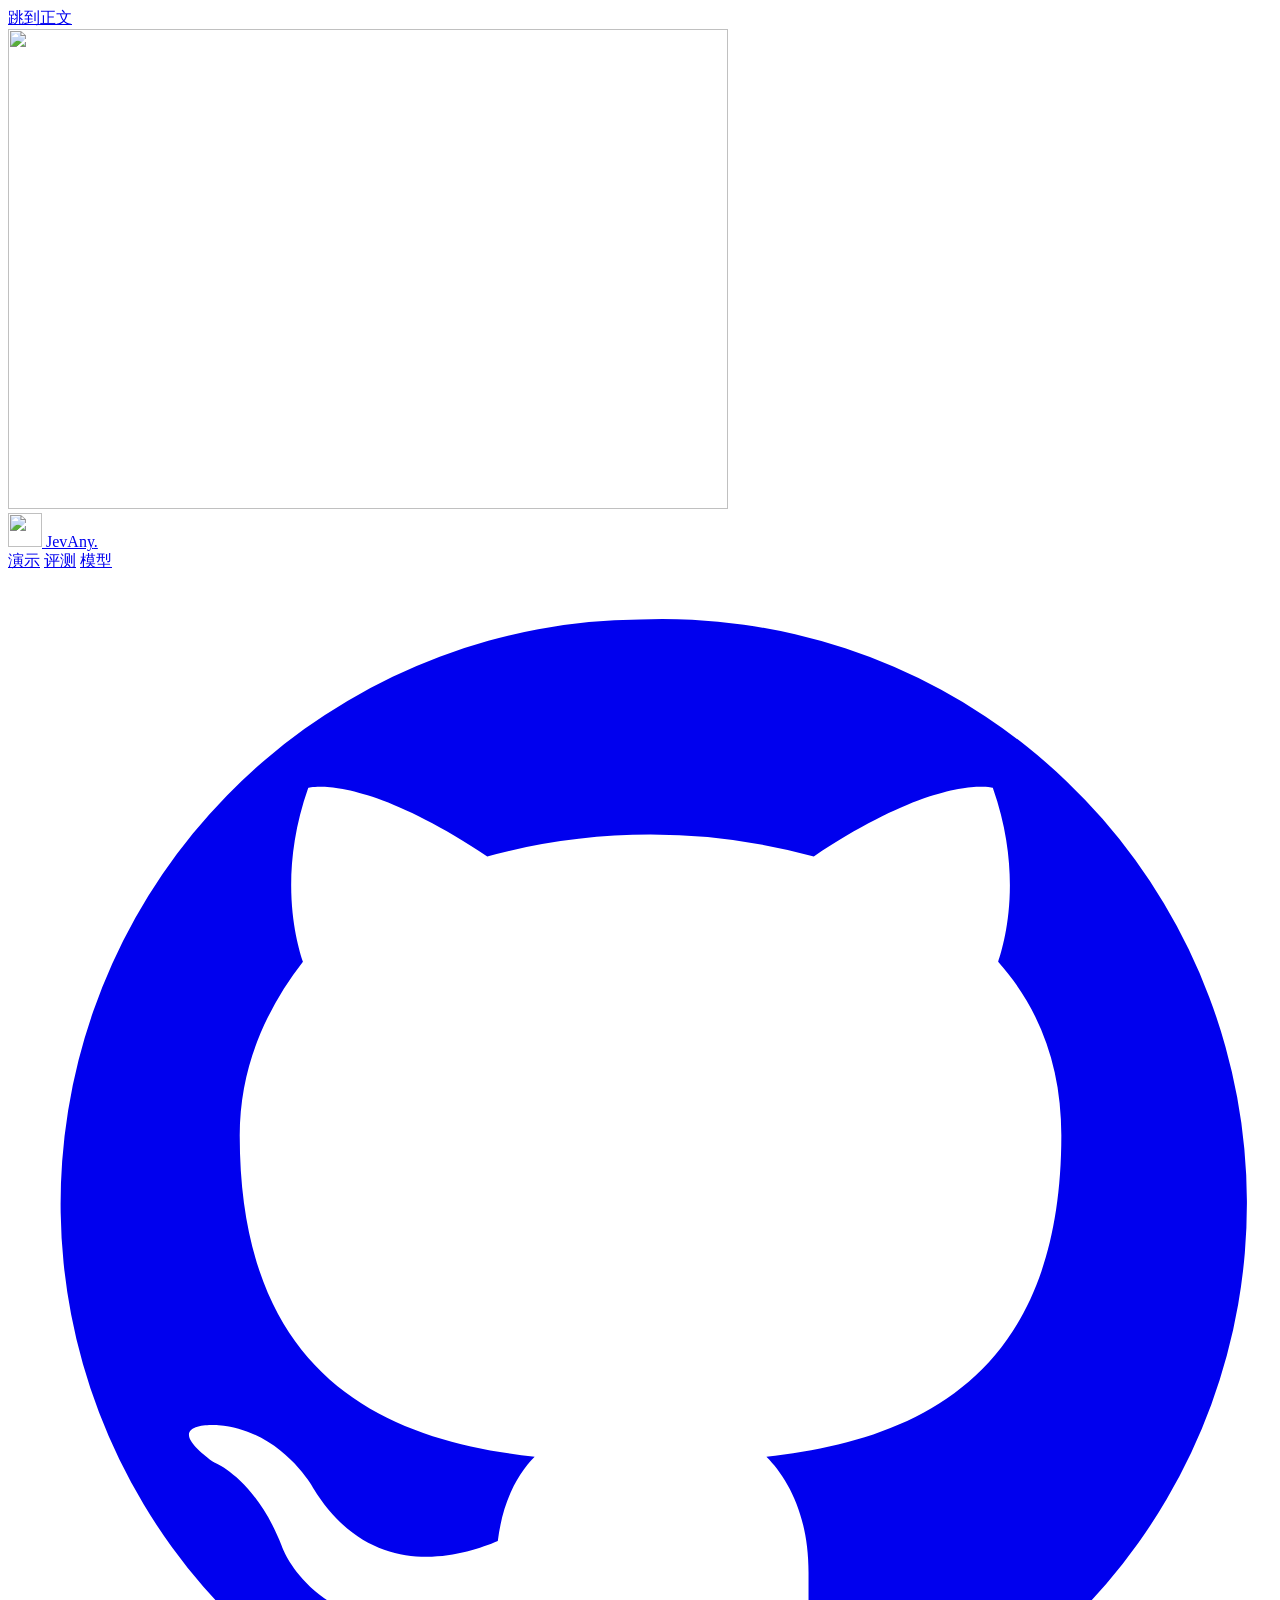
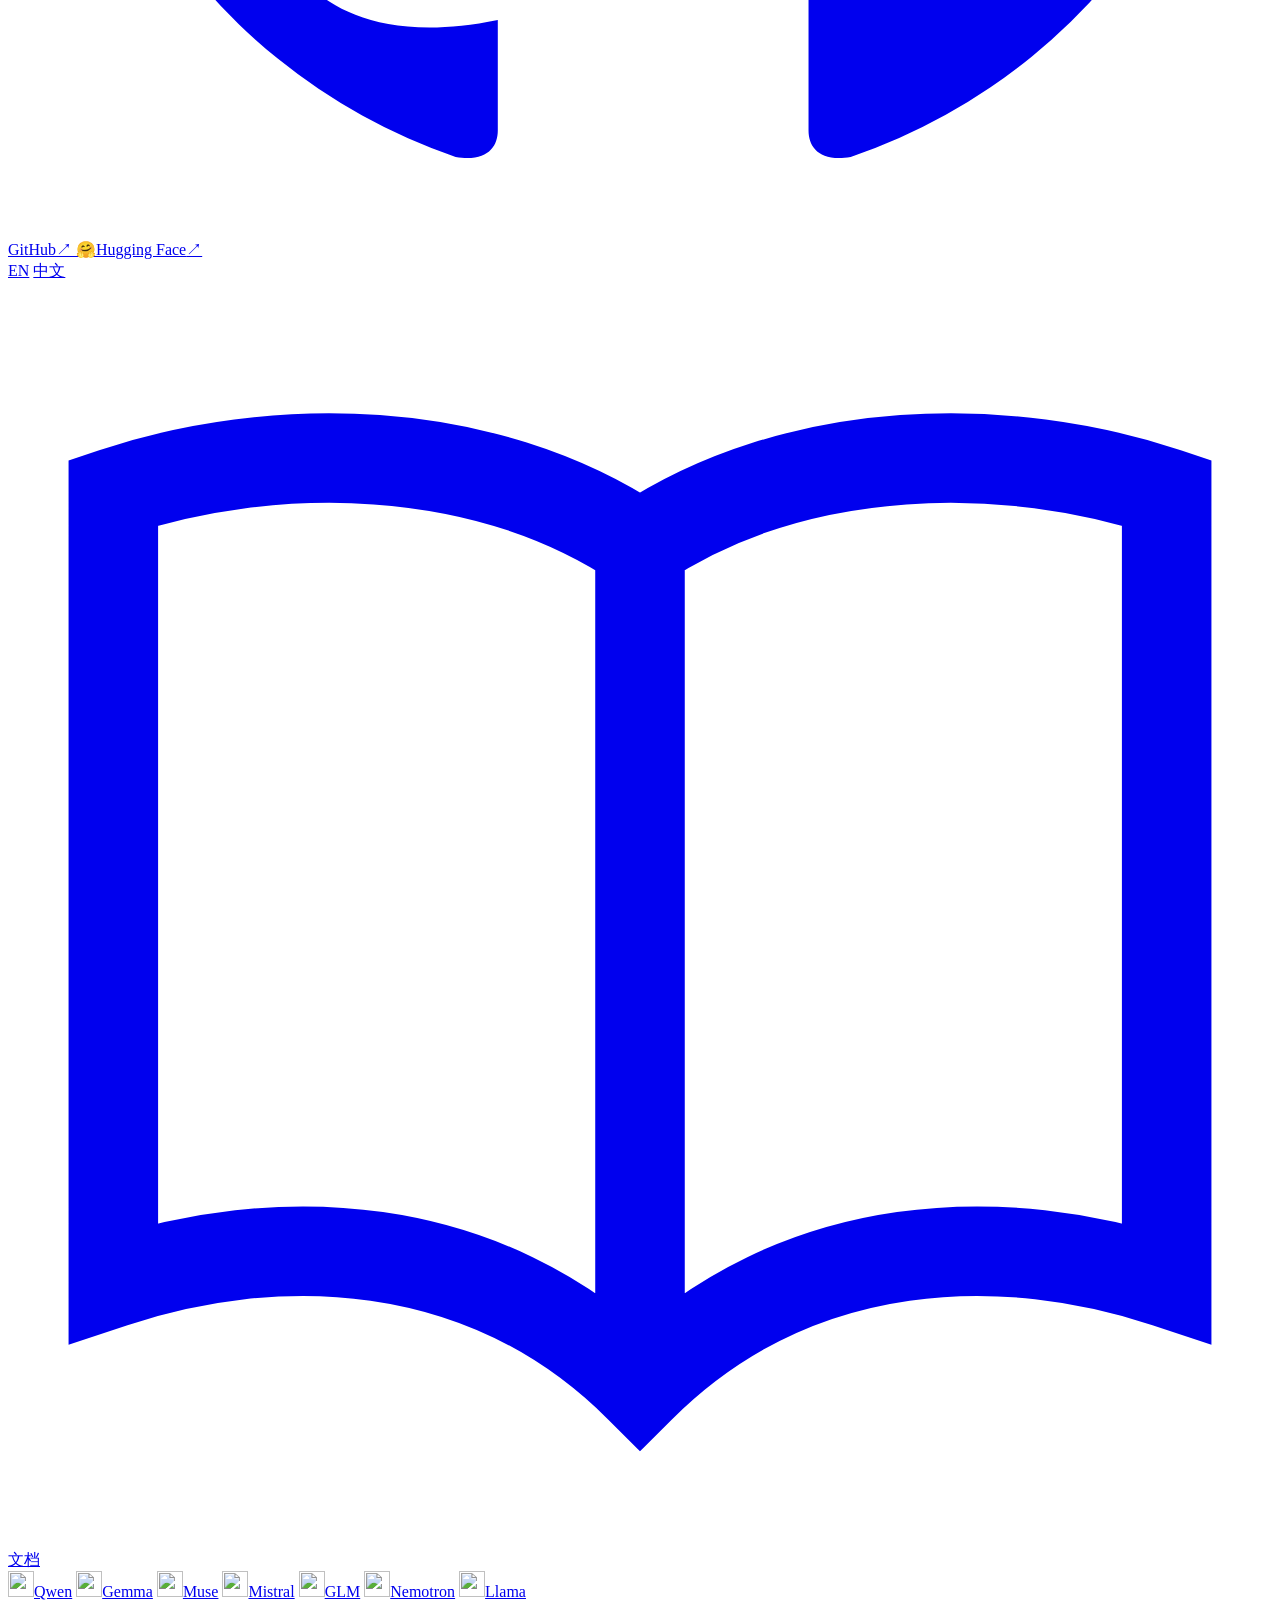
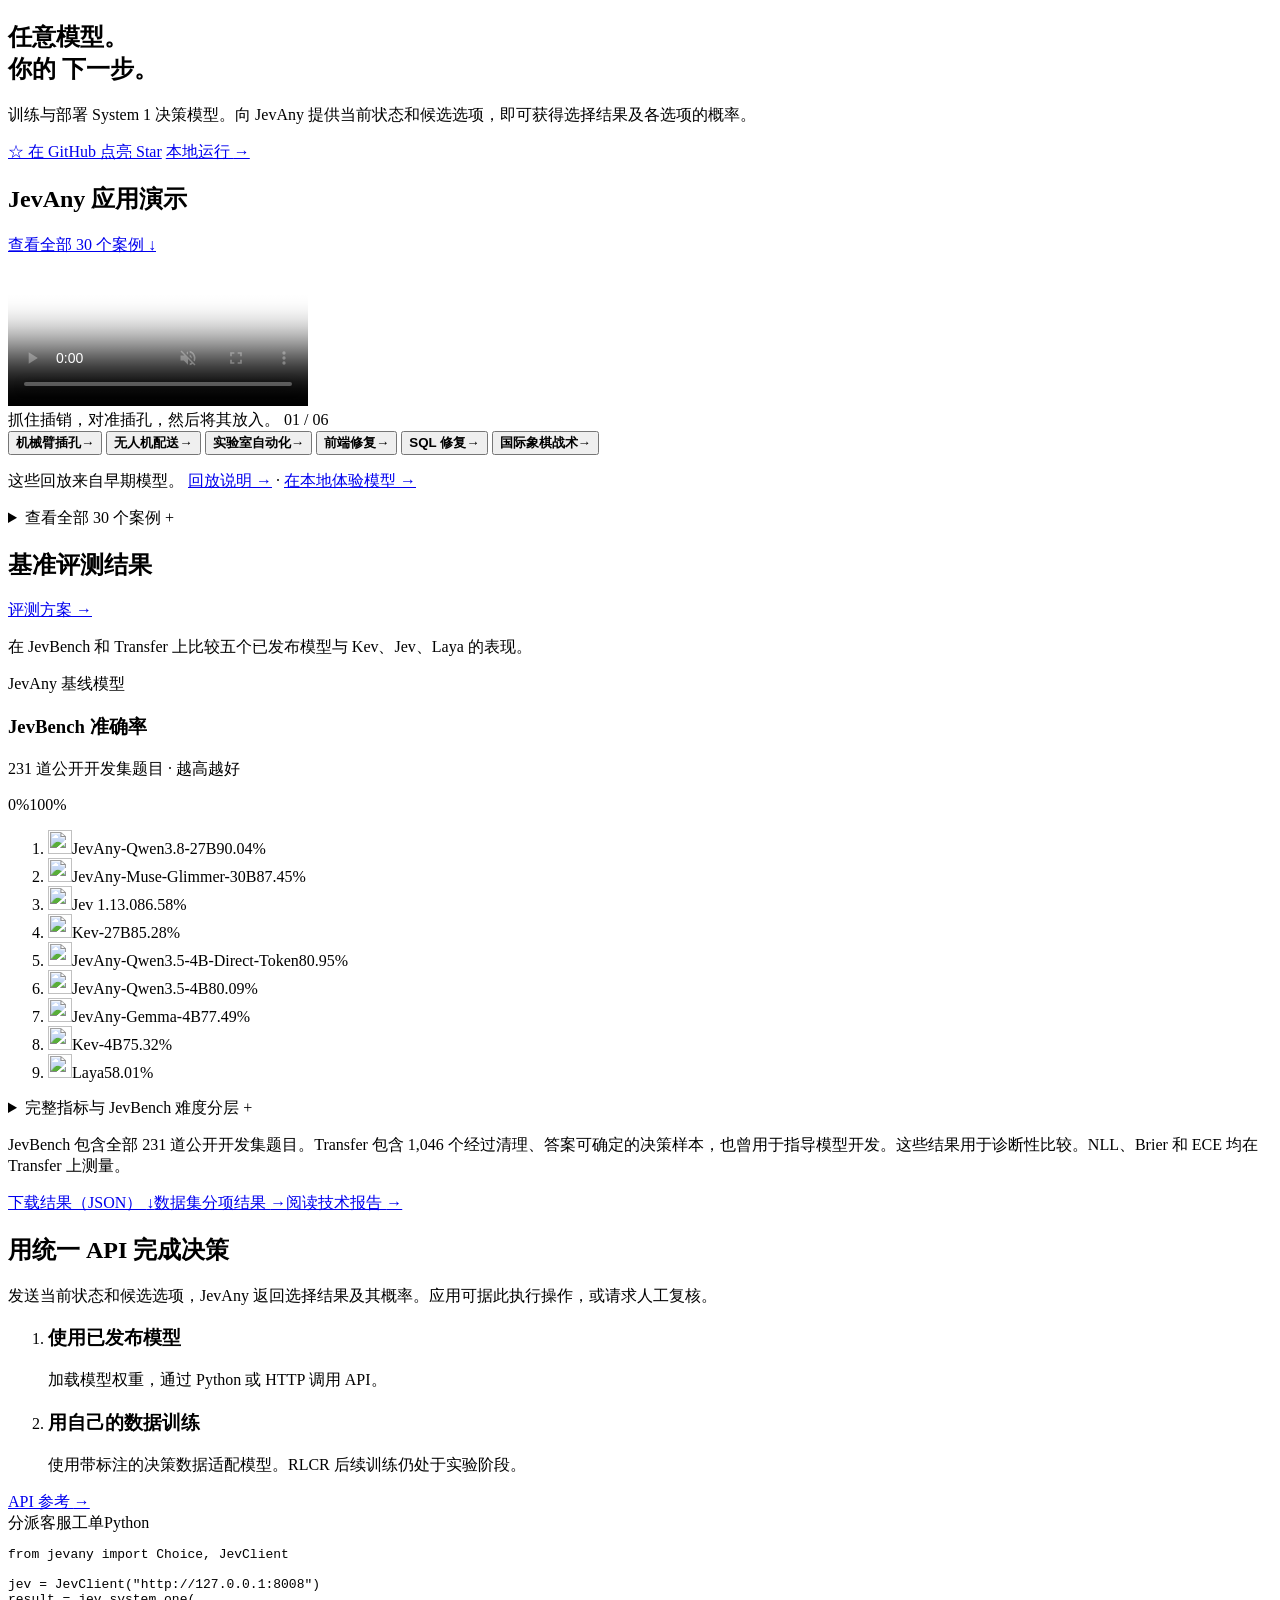
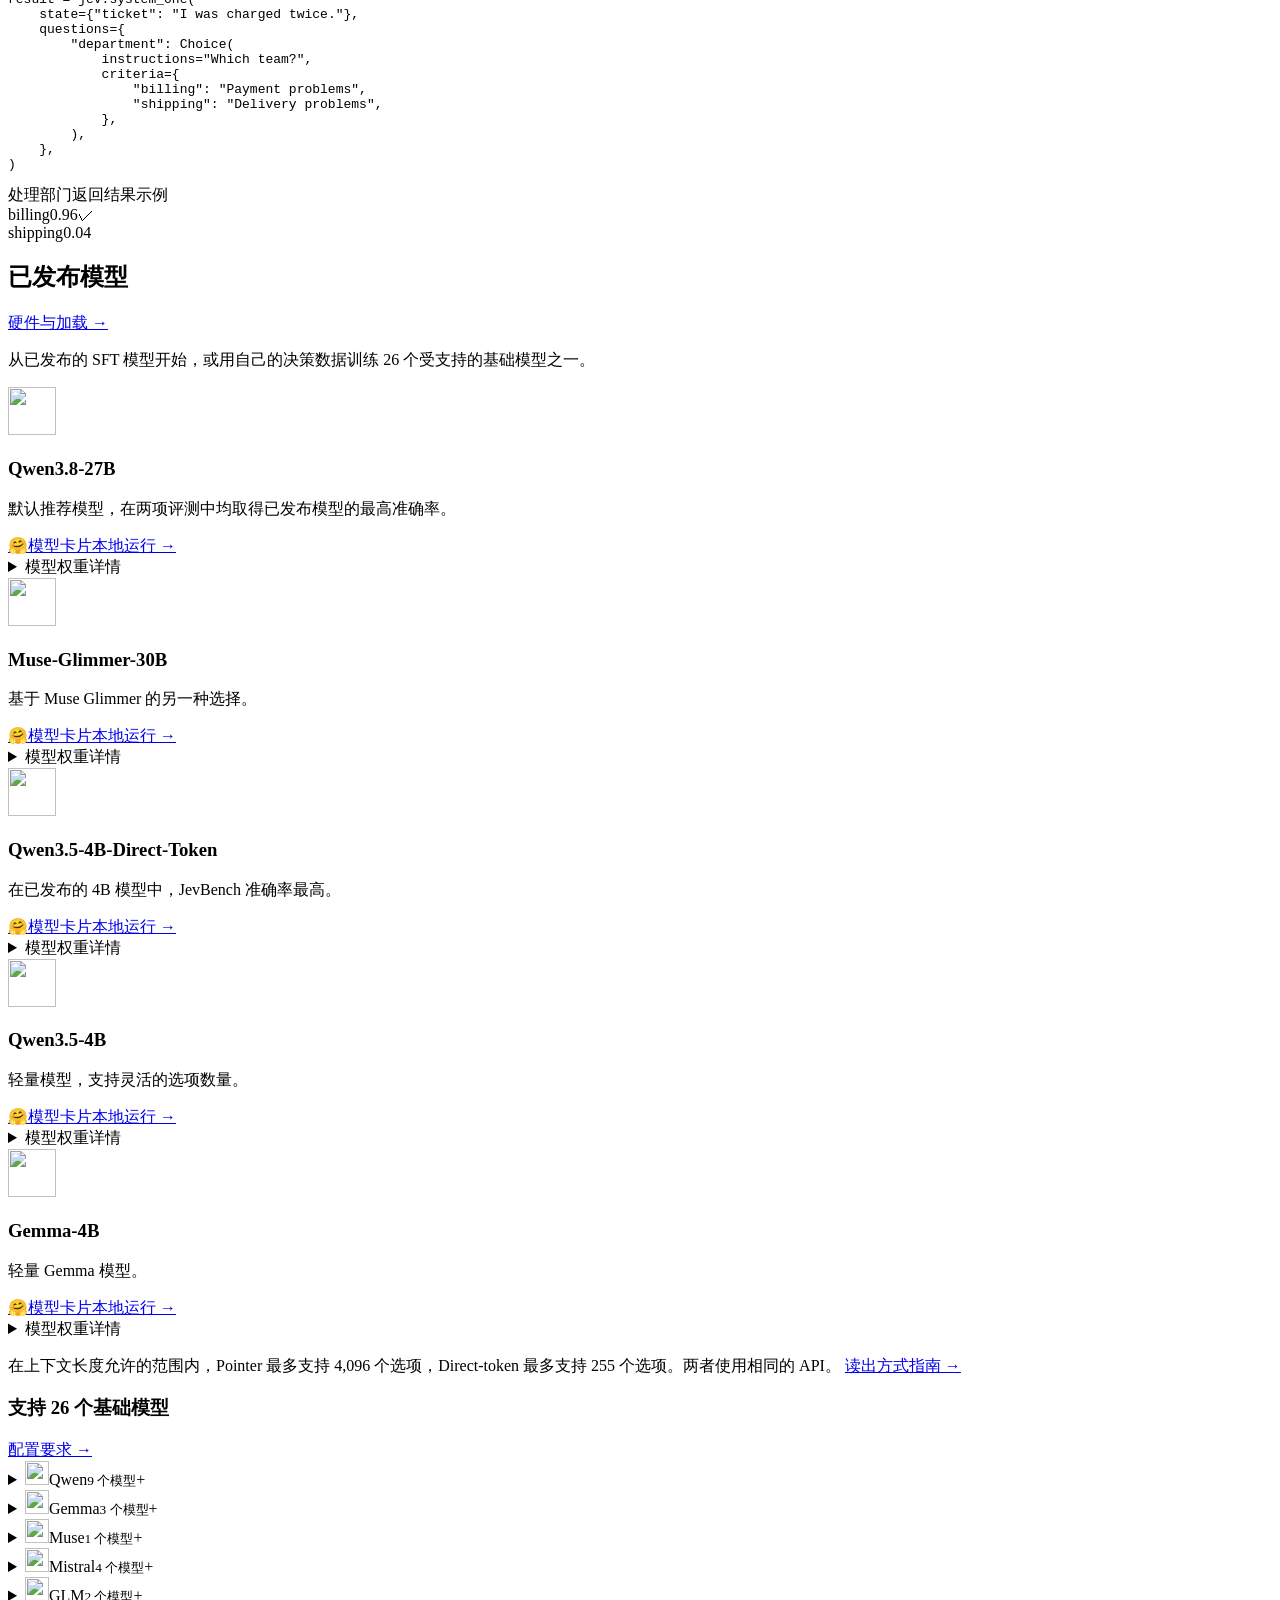
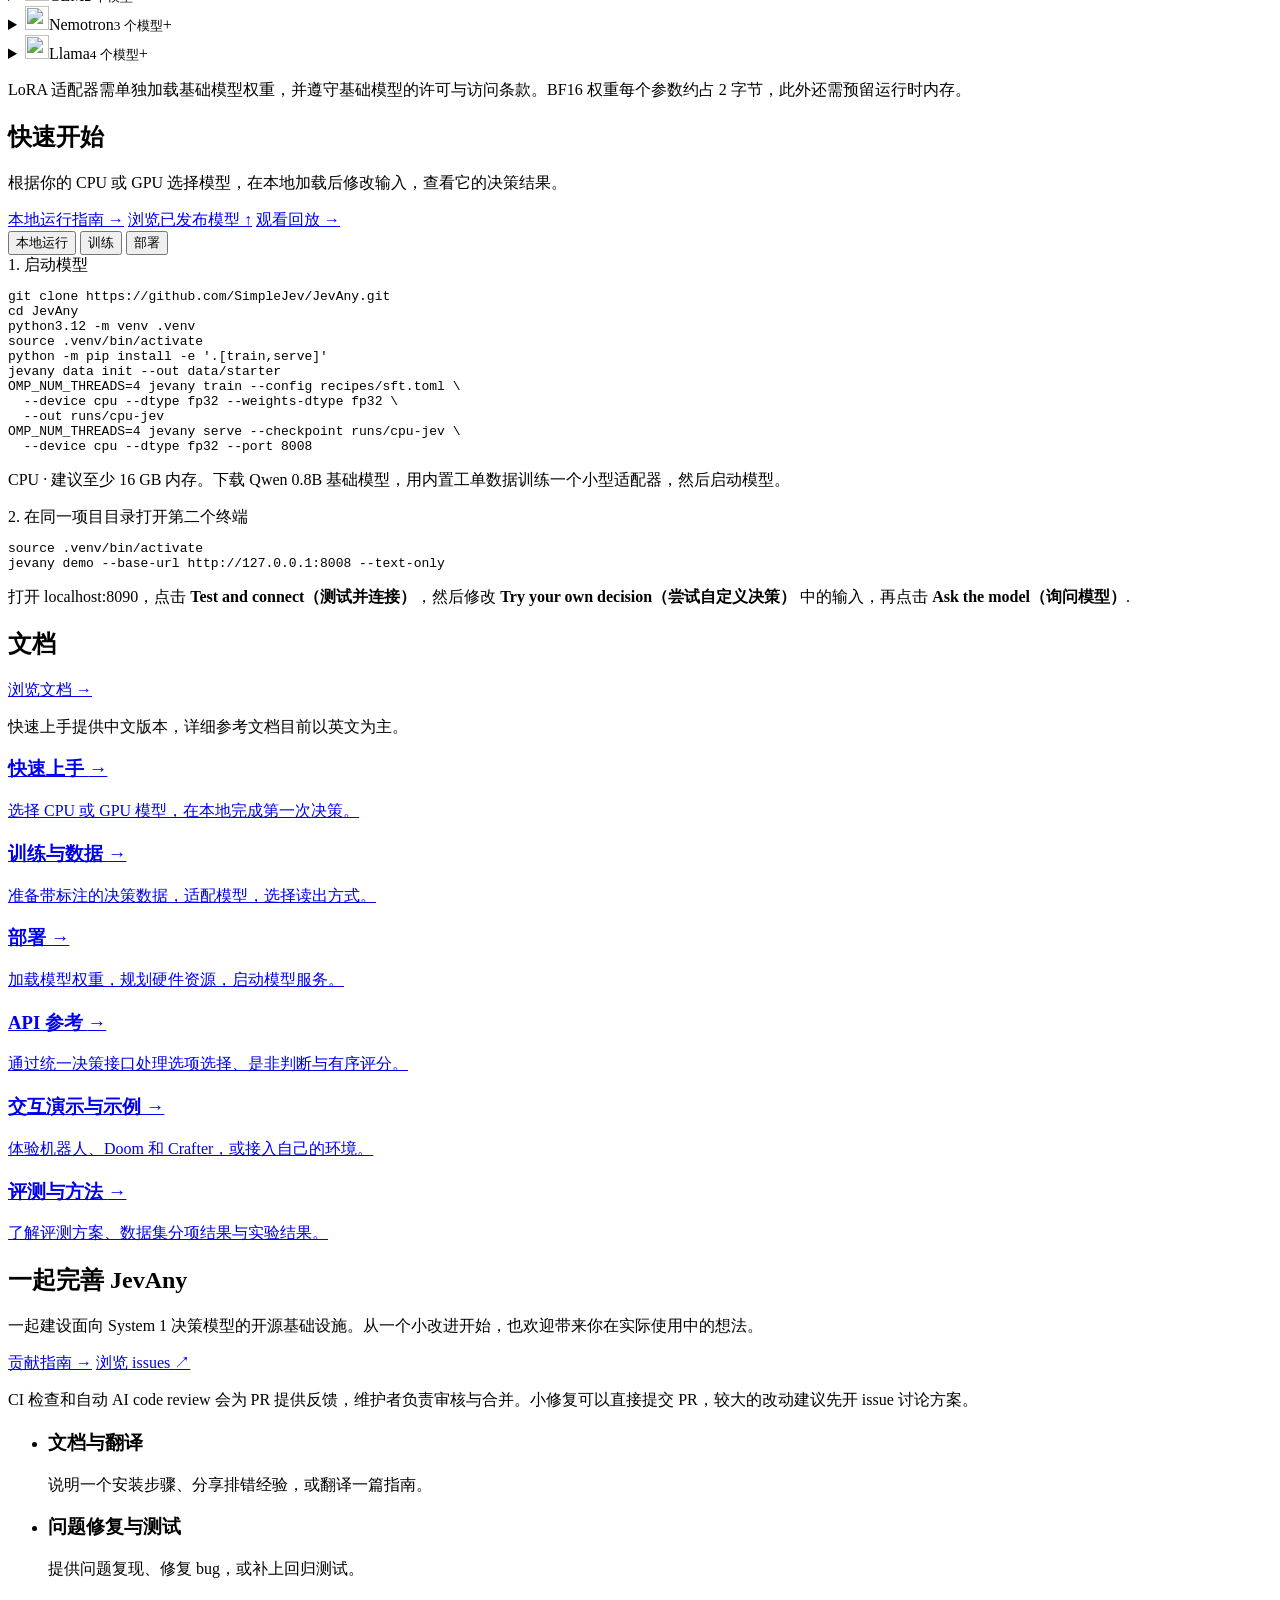
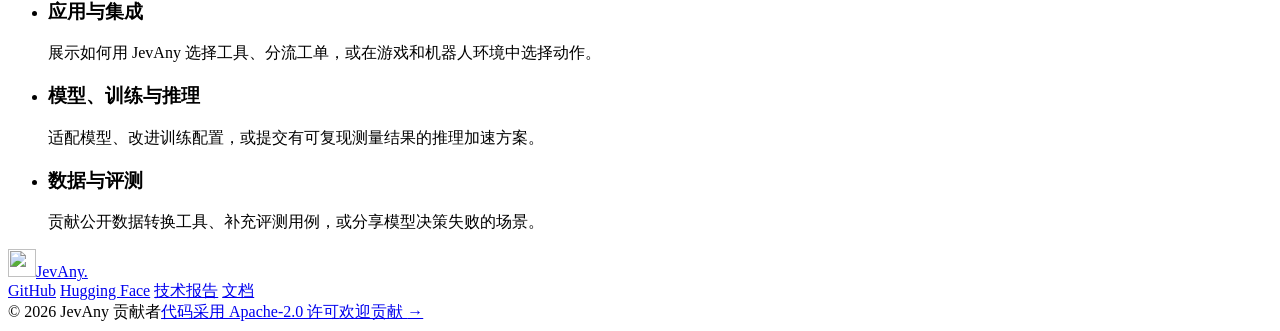
==== site/zh.html @ 6b4a5ee3 "docs(site): use the custom domain in public links (#15) Merge pull request #15" ====
<!doctype html>
<html lang="zh-CN">
<head>
  <meta charset="utf-8">
  <meta name="viewport" content="width=device-width, initial-scale=1">
  <meta name="theme-color" content="#0a1114">
  <meta name="description" content="使用 JevAny 训练与部署 System 1 决策模型。接入模型，定义选项，获取选择结果及其概率。开源工具，适用于机器人、软件等多种场景。">
  <meta property="og:type" content="website">
  <meta property="og:title" content="JevAny：训练与部署 System 1 决策模型">
  <meta property="og:description" content="面向 System 1 决策模型的开源基础设施。用自己的数据训练，通过统一 API 部署。">
  <meta property="og:url" content="https://simplejev.org/JevAny/zh.html">
  <meta property="og:image" content="https://simplejev.org/JevAny/assets/social.jpg">
  <meta name="twitter:card" content="summary_large_image">
  <link rel="canonical" href="https://simplejev.org/JevAny/zh.html">
  <link rel="alternate" hreflang="en" href="https://simplejev.org/JevAny/index.html">
  <link rel="alternate" hreflang="zh-CN" href="https://simplejev.org/JevAny/zh.html">
  <link rel="alternate" hreflang="x-default" href="https://simplejev.org/JevAny/">
  <link rel="icon" href="assets/favicon.svg" type="image/svg+xml">
  <link rel="preload" href="assets/fonts/dm-sans-latin.woff2" as="font" type="font/woff2" crossorigin>
  <link rel="stylesheet" href="styles.css">
  <script src="language.js"></script>
  <script src="assets/i18n/zh-CN.js" defer></script>
  <script src="app.js" defer></script>
  <title>JevAny：训练与部署 System 1 决策模型</title>
</head>
<body>
  <a class="skip-link" href="#main">跳到正文</a>
  <div class="ambient" aria-hidden="true">
    <picture class="ambient-poster">
      <source media="(max-aspect-ratio: 3/4)" srcset="assets/media/ambient/grid-mobile.webp">
      <img src="assets/media/ambient/grid.webp" width="720" height="480" alt="">
    </picture>
    <video class="ambient-video" muted loop playsinline preload="none" tabindex="-1"></video>
    <div class="ambient-shade"></div>
  </div>
  <button id="motion-toggle" class="motion-toggle" type="button" aria-pressed="false" hidden>
    <span class="motion-icon" aria-hidden="true">Ⅱ</span><span class="motion-label">暂停动画</span>
  </button>

  <header class="site-header wrap">
    <a class="brand" href="zh.html" aria-label="JevAny 主页">
      <img src="assets/favicon.svg" width="34" height="34" alt="">
      <span>JevAny<span class="brand-period">.</span></span>
    </a>
    <nav aria-label="主导航">
      <a href="#in-action">演示</a>
      <a href="#benchmarks">评测</a>
      <a href="#models">模型</a>
    </nav>
    <div class="header-links">
      <a class="header-link social-link github-link" href="https://github.com/SimpleJev/JevAny" aria-label="在 GitHub 查看 JevAny" title="在 GitHub 查看 JevAny">
        <svg viewbox="0 0 24 24" fill="currentColor" aria-hidden="true"><path d="M12 .9a11.1 11.1 0 0 0-3.5 21.6c.6.1.8-.2.8-.5v-2.1c-3.4.7-4.1-1.4-4.1-1.4-.5-1.3-1.3-1.6-1.3-1.6-1.1-.8.1-.7.1-.7 1.2.1 1.8 1.2 1.8 1.2 1.1 1.8 2.8 1.3 3.5 1 .1-.8.4-1.3.7-1.6-2.7-.3-5.6-1.4-5.6-6.1 0-1.3.5-2.4 1.2-3.3-.1-.3-.5-1.6.1-3.3 0 0 1-.3 3.4 1.3a11.8 11.8 0 0 1 6.2 0c2.4-1.6 3.4-1.3 3.4-1.3.6 1.7.2 3 .1 3.3.8.9 1.2 2 1.2 3.3 0 4.7-2.9 5.8-5.6 6.1.4.4.8 1.1.8 2.2V22c0 .3.2.6.8.5A11.1 11.1 0 0 0 12 .9Z"></path></svg>
        <span class="link-label">GitHub</span><span class="link-arrow" aria-hidden="true">↗</span>
      </a>
      <a class="header-link social-link" href="https://huggingface.co/collections/SimpleJev/jevany-adaptive-decision-systems-6abc8fd39266b1c17b11b4e6" aria-label="在 Hugging Face 查看 JevAny 模型" title="在 Hugging Face 查看 JevAny 模型">
        <span class="hf-mark" aria-hidden="true">🤗</span><span class="link-label">Hugging Face</span><span class="link-arrow" aria-hidden="true">↗</span>
      </a>
      <div class="language-switch" role="group" aria-label="语言">
        <a href="index.html" lang="en" hreflang="en" data-language="en" title="English" translate="no">EN</a>
        <a href="zh.html" lang="zh-CN" hreflang="zh-CN" data-language="zh-CN" title="中文" translate="no" aria-current="page">中文</a>
      </div>
      <a class="header-link docs-link" href="docs/zh.html">
        <svg viewbox="0 0 24 24" fill="none" stroke="currentColor" stroke-width="1.7" aria-hidden="true"><path d="M12 5v16m0-16C9 3 5 3 2 4v15c3-1 7-1 10 2 3-3 7-3 10-2V4c-3-1-7-1-10 1Z"></path></svg>
        文档
      </a>
    </div>
  </header>

  <main id="main">
    <div class="model-ribbon wrap" aria-label="支持的模型系列">
      <div class="model-marquee">
        <div class="model-track">
          <div class="model-group">
            <a href="#family-qwen"><img src="assets/model-logos/qwen-color.svg" alt="" width="26" height="26">Qwen</a>
            <a href="#family-gemma"><img src="assets/model-logos/gemma-color.svg" alt="" width="26" height="26">Gemma</a>
            <a href="#family-muse"><img src="assets/model-logos/meta-color.svg" alt="" width="26" height="26">Muse</a>
            <a href="#family-mistral"><img src="assets/model-logos/mistral-color.svg" alt="" width="26" height="26">Mistral</a>
            <a href="#family-glm"><img src="assets/model-logos/zai.svg" alt="" width="26" height="26">GLM</a>
            <a href="#family-nemotron"><img src="assets/model-logos/nvidia-color.svg" alt="" width="26" height="26">Nemotron</a>
            <a href="#family-llama"><img src="assets/model-logos/meta-color.svg" alt="" width="26" height="26">Llama</a>
          </div>
        </div>
      </div>
    </div>
    <section class="hero wrap" aria-labelledby="hero-title">
      <h1 id="hero-title">任意模型。<br>你的 <span class="hero-accent">下一步。</span></h1>
      <p class="hero-description">训练与部署 System 1 决策模型。向 JevAny 提供当前状态和候选选项，即可获得选择结果及各选项的概率。</p>
      <div class="hero-actions">
        <a class="button primary star-button" href="https://github.com/SimpleJev/JevAny" target="_blank" rel="noopener noreferrer"><span class="star-icon" aria-hidden="true">☆</span> 在 GitHub 点亮 Star</a>
        <a class="button secondary" href="#get-started">本地运行 <span aria-hidden="true">→</span></a>
      </div>
    </section>

    <section id="in-action" class="showcase wrap" aria-labelledby="showcase-title">
      <div class="section-heading">
        <div>
          <h2 id="showcase-title">JevAny 应用演示</h2>
        </div>
        <a class="text-link" href="#case-library">查看全部 30 个案例 <span aria-hidden="true">↓</span></a>
      </div>
      <div class="replay-shell">
        <div class="replay-main">
          <div class="player-picture">
            <video id="replay-video" controls muted playsinline preload="none" poster="assets/media/peg_insertion.webp" aria-label="JevAny 历史回放：机械臂插孔" aria-describedby="replay-description">
              你的浏览器不支持视频播放。 <a href="assets/media/peg_insertion.mp4">下载此回放。</a>
            </video>
          </div>
          <div class="player-caption" aria-live="polite">
            <span id="replay-description">抓住插销，对准插孔，然后将其放入。</span>
            <span id="replay-number" class="mono">01 / 06</span>
          </div>
        </div>
        <div class="replay-choices" role="group" aria-label="选择模型回放">
          <button class="replay-choice is-active" type="button" data-case="peg_insertion" aria-pressed="true">
            <strong>机械臂插孔</strong><span class="choice-arrow" aria-hidden="true">→</span>
          </button>
          <button class="replay-choice" type="button" data-case="drone" aria-pressed="false">
            <strong>无人机配送</strong><span class="choice-arrow" aria-hidden="true">→</span>
          </button>
          <button class="replay-choice" type="button" data-case="lab" aria-pressed="false">
            <strong>实验室自动化</strong><span class="choice-arrow" aria-hidden="true">→</span>
          </button>
          <button class="replay-choice" type="button" data-case="frontend" aria-pressed="false">
            <strong>前端修复</strong><span class="choice-arrow" aria-hidden="true">→</span>
          </button>
          <button class="replay-choice" type="button" data-case="sql" aria-pressed="false">
            <strong>SQL 修复</strong><span class="choice-arrow" aria-hidden="true">→</span>
          </button>
          <button class="replay-choice" type="button" data-case="chess" aria-pressed="false">
            <strong>国际象棋战术</strong><span class="choice-arrow" aria-hidden="true">→</span>
          </button>
        </div>
      </div>
      <p class="replay-note">这些回放来自早期模型。
        <a href="docs/CASES.html#recording-notes" hreflang="en" title="英文文档">回放说明 <span aria-hidden="true">→</span></a>
        · <a href="#get-started">在本地体验模型 <span aria-hidden="true">→</span></a>
      </p>
      <noscript><p class="noscript-note">展开下方案例库，即可观看或下载全部 30 个回放。</p></noscript>
      <!-- generated:cases:start -->
<details class="disclosure case-library" id="case-library"><summary>查看全部 30 个案例 <span aria-hidden="true">+</span></summary><div class="case-grid"><a class="case-card" id="case-assembly" href="assets/media/assembly.mp4" data-case="assembly"><img src="assets/media/assembly.webp" loading="lazy" width="480" height="270" alt=""><span class="case-card-title">机器人装配 <span aria-hidden="true">▷</span></span><span class="case-card-description">调试巡检机器人，配置 24 V 总线、5 V 相机供电和巡检固件，并完成接线测量与相机校准。操作顺序需满足机械可达性、电源隔离和测试有效性的要求。</span></a><a class="case-card" id="case-lab" href="assets/media/lab.mp4" data-case="lab"><img src="assets/media/lab.webp" loading="lazy" width="480" height="270" alt=""><span class="case-card-title">实验室自动化 <span aria-hidden="true">▷</span></span><span class="case-card-description">校准移液器，将 40 µL 蓝色液体和 20 µL 红色液体转移到 B3，混合时避免污染原液。转移后再校准无法修正剂量错误；混合过快会导致液体溢出。</span></a><a class="case-card" id="case-quality" href="assets/media/quality.mp4" data-case="quality"><img src="assets/media/quality.webp" loading="lazy" width="480" height="270" alt=""><span class="case-card-title">电路板质检 <span aria-hidden="true">▷</span></span><span class="case-card-description">分拣电路板前，区分表面瑕疵与电路断路。结合光学检查和电阻测量正确放行，避免误弃完好的电路板。</span></a><a class="case-card" id="case-drawer_opening" href="assets/media/drawer_opening.mp4" data-case="drawer_opening"><img src="assets/media/drawer_opening.webp" loading="lazy" width="480" height="270" alt=""><span class="case-card-title">抽屉操作 <span aria-hidden="true">▷</span></span><span class="case-card-description">伸手抓住把手，将抽屉拉开 14.86 cm 后松开。近景展示抽屉的滑动机构。</span></a><a class="case-card" id="case-peg_insertion" href="assets/media/peg_insertion.mp4" data-case="peg_insertion"><img src="assets/media/peg_insertion.webp" loading="lazy" width="480" height="270" alt=""><span class="case-card-title">插销入孔 <span aria-hidden="true">▷</span></span><span class="case-card-description">抓住绿色插销，将其移到青色插孔上方，降低并松开，使其落入孔内。</span></a><a class="case-card" id="case-conveyor_sorting" href="assets/media/conveyor_sorting.mp4" data-case="conveyor_sorting"><img src="assets/media/conveyor_sorting.webp" loading="lazy" width="480" height="270" alt=""><span class="case-card-title">传送带分拣 <span aria-hidden="true">▷</span></span><span class="case-card-description">推进并停止传送带，抓取绿色包裹，将其放入对应的箱子。</span></a><a class="case-card" id="case-obstacle_push" href="assets/media/obstacle_push.mp4" data-case="obstacle_push"><img src="assets/media/obstacle_push.webp" loading="lazy" width="480" height="270" alt=""><span class="case-card-title">接触式操作 <span aria-hidden="true">▷</span></span><span class="case-card-description">从七种持续运动控制中选择绕过障碍的接触路径。即使零件最终到达目标，触碰障碍仍会计入违规。</span></a><a class="case-card" id="case-control_panel" href="assets/media/control_panel.mp4" data-case="control_panel"><img src="assets/media/control_panel.webp" loading="lazy" width="480" height="270" alt=""><span class="case-card-title">实体控制面板 <span aria-hidden="true">▷</span></span><span class="case-card-description">通过短按和长按实体按钮隔离电源、泄压、夹紧，并在 20–30 kPa 下调试夹具。带载夹紧和超压会引发故障。按钮行程由 Bullet 物理引擎模拟，压力与联锁使用显式状态模型。</span></a><a class="case-card" id="case-block_stacking" href="assets/media/block_stacking.mp4" data-case="block_stacking"><img src="assets/media/block_stacking.webp" loading="lazy" width="480" height="270" alt=""><span class="case-card-title">积木堆叠 <span aria-hidden="true">▷</span></span><span class="case-card-description">抓住并抬起绿色积木，将其放在蓝色底座上后松开。侧视图显示接触高度。</span></a><a class="case-card" id="case-drone" href="assets/media/drone.mp4" data-case="drone"><img src="assets/media/drone.webp" loading="lazy" width="480" height="270" alt=""><span class="case-card-title">无人机配送 <span aria-hidden="true">▷</span></span><span class="case-card-description">规划航线能耗、停机坪占用、等待和降落，完成配送时至少保留 12 单位能量。等待会消耗能量，降落前释放货物会导致货物丢失。</span></a><a class="case-card" id="case-warehouse" href="assets/media/warehouse.mp4" data-case="warehouse"><img src="assets/media/warehouse.webp" loading="lazy" width="480" height="270" alt=""><span class="case-card-title">仓库订单履约 <span aria-hidden="true">▷</span></span><span class="case-card-description">导航到货架，装载匹配的 SKU，扫描条形码，固定易碎包裹并使用缓冲包装发货。错货和运输损伤会保留在签收结果中。</span></a><a class="case-card" id="case-lane_change" href="assets/media/lane_change.mp4" data-case="lane_change"><img src="assets/media/lane_change.webp" loading="lazy" width="480" height="270" alt=""><span class="case-card-title">绕行施工路段 <span aria-hidden="true">▷</span></span><span class="case-card-description">根据测得的几何信息，从八种持续控制中选择操作，绕过施工区、返回并停车，全程避免接触障碍。</span></a><a class="case-card" id="case-warehouse_rover" href="assets/media/warehouse_rover.mp4" data-case="warehouse_rover"><img src="assets/media/warehouse_rover.webp" loading="lazy" width="480" height="270" alt=""><span class="case-card-title">仓库导航 <span aria-hidden="true">▷</span></span><span class="case-card-description">根据当前位置、朝向和货架几何信息，从八个路径点中选择。Husky 机器人需无碰撞地到达停靠点，候选点名称不会透露安全路径。</span></a><a class="case-card" id="case-crosswalk" href="assets/media/crosswalk.mp4" data-case="crosswalk"><img src="assets/media/crosswalk.webp" loading="lazy" width="480" height="270" alt=""><span class="case-card-title">礼让行人 <span aria-hidden="true">▷</span></span><span class="case-card-description">行人随模拟时间独立移动。选择等待位置与时长；在人行横道被占用时驶入，即使行人随后离开，仍算违规。</span></a><a class="case-card" id="case-fleet" href="assets/media/fleet.mp4" data-case="fleet"><img src="assets/media/fleet.webp" loading="lazy" width="480" height="270" alt=""><span class="case-card-title">车队调度 <span aria-hidden="true">▷</span></span><span class="case-card-description">统筹载重、冷链温度、续航预算和桥梁净空。重复派车会消耗资源，仅选对车辆还不足以完成两次配送。</span></a><a class="case-card" id="case-driving" href="assets/media/driving.mp4" data-case="driving"><img src="assets/media/driving.webp" loading="lazy" width="480" height="270" alt=""><span class="case-card-title">城市道路驾驶 <span aria-hidden="true">▷</span></span><span class="case-card-description">分别观察人行横道是否畅通与后方车道间隙。根据最新间隙测量安全并线，到达北侧出口并停车。</span></a><a class="case-card" id="case-reverse_parking" href="assets/media/reverse_parking.mp4" data-case="reverse_parking"><img src="assets/media/reverse_parking.webp" loading="lazy" width="480" height="270" alt=""><span class="case-card-title">倒车入库 <span aria-hidden="true">▷</span></span><span class="case-card-description">根据测得的车位和车辆边界，小步前进或倒车。整辆车都需停入两侧车辆之间，不能只有参考点位于车位内。</span></a><a class="case-card" id="case-satellite" href="assets/media/satellite.mp4" data-case="satellite"><img src="assets/media/satellite.webp" loading="lazy" width="480" height="270" alt=""><span class="case-card-title">地理空间变化分析 <span aria-hidden="true">▷</span></span><span class="case-card-description">配准存在偏移的影像，遮罩云层，测量植被变化后分类。以 GeoJSON 文件导出正确的区域与坐标参考信息。</span></a><a class="case-card" id="case-security" href="assets/media/security.mp4" data-case="security"><img src="assets/media/security.webp" loading="lazy" width="480" height="270" alt=""><span class="case-card-title">精准威胁处置 <span aria-hidden="true">▷</span></span><span class="case-card-description">存在滥用行为的源 IP 同时承载五个合法会话。部署前比较会话策略并回放流量，保留浏览器和非浏览器合法客户端的访问。</span></a><a class="case-card" id="case-service" href="assets/media/service.mp4" data-case="service"><img src="assets/media/service.webp" loading="lazy" width="480" height="270" alt=""><span class="case-card-title">服务恢复 <span aria-hidden="true">▷</span></span><span class="case-card-description">现有副本中，一个无法承受全部负载，另一个数据过期。准备副本，测试灰度流量，逐步切流，验证全量负载，并排空故障主节点，同时保持在发布错误预算内。</span></a><a class="case-card" id="case-chess" href="assets/media/chess.mp4" data-case="chess"><img src="assets/media/chess.webp" loading="lazy" width="480" height="270" alt=""><span class="case-card-title">国际象棋战术 <span aria-hidden="true">▷</span></span><span class="case-card-description">在九枚棋子的局面中找到两步必胜的将杀。所有合法走法均可选，且无将杀提示；防守搜索会尽可能选择能避免被将杀的合法应对。</span></a><a class="case-card" id="case-procurement" href="assets/media/procurement.mp4" data-case="procurement"><img src="assets/media/procurement.webp" loading="lazy" width="480" height="270" alt=""><span class="case-card-title">采购比选 <span aria-hidden="true">▷</span></span><span class="case-card-description">在总预算 650 和三天交付期限内，比较硬件、商用许可、库存与运费。更换产品后，之前报价所依据的条件将失效。</span></a><a class="case-card" id="case-calendar" href="assets/media/calendar.mp4" data-case="calendar"><img src="assets/media/calendar.webp" loading="lazy" width="480" height="270" alt=""><span class="case-card-title">日程协调 <span aria-hidden="true">▷</span></span><span class="case-card-description">换算参会者时区，预留 15 分钟缓冲。统筹会议室占用、容量和便携显示设备，每次修改草案后重新查询可用性。</span></a><a class="case-card" id="case-research" href="assets/media/research.mp4" data-case="research"><img src="assets/media/research.webp" loading="lazy" width="480" height="270" alt=""><span class="case-card-title">网页调研 <span aria-hidden="true">▷</span></span><span class="case-card-description">厘清相互冲突的文档版本，同时引用当前参考文档和发布说明，保存依据前运行本地命令参数检查器。</span></a><a class="case-card" id="case-inbox" href="assets/media/inbox.mp4" data-case="inbox"><img src="assets/media/inbox.webp" loading="lazy" width="480" height="270" alt=""><span class="case-card-title">邮件分流 <span aria-hidden="true">▷</span></span><span class="case-card-description">归档前阅读最新回复并核实发件人。标题紧急的问题可能已经解决，收据邮件也可能涉及付款失败和截止期限。</span></a><a class="case-card" id="case-spreadsheet" href="assets/media/spreadsheet.mp4" data-case="spreadsheet"><img src="assets/media/spreadsheet.webp" loading="lazy" width="480" height="270" alt=""><span class="case-card-title">电子表格清理 <span aria-hidden="true">▷</span></span><span class="case-card-description">保留订单的最新修订，按每行所属地区的格式解析数据，并结合发货台账补齐缺失数量。验证收入后导出清理完成的 CSV 文件。</span></a><a class="case-card" id="case-frontend" href="assets/media/frontend.mp4" data-case="frontend"><img src="assets/media/frontend.webp" loading="lazy" width="480" height="270" alt=""><span class="case-card-title">前端修复 <span aria-hidden="true">▷</span></span><span class="case-card-description">分别修复卡片宽度、子元素收缩和触控目标尺寸。Chromium 在 320、390 和 680 px 宽度下检查可见性、溢出和 44 px 触控目标；旧测量结果不能作为发布依据。</span></a><a class="case-card" id="case-sql" href="assets/media/sql.mp4" data-case="sql"><img src="assets/media/sql.webp" loading="lazy" width="480" height="270" alt=""><span class="case-card-title">SQL 修复 <span aria-hidden="true">▷</span></span><span class="case-card-description">在包含同额订单、NULL、草稿和一对多明细的真实 SQLite 数据上修复聚合。EXISTS 和预聚合均可行；SUM(DISTINCT) 会遗漏金额相同的有效订单。</span></a><a class="case-card" id="case-ci" href="assets/media/ci.mp4" data-case="ci"><img src="assets/media/ci.webp" loading="lazy" width="480" height="270" alt=""><span class="case-card-title">构建与发布修复 <span aria-hidden="true">▷</span></span><span class="case-card-description">打包入口、配置和选定语言资源，然后执行产物冒烟测试。测试后若修改配置，需重新构建并测试，才能进入预发布阶段。</span></a><a class="case-card" id="case-performance" href="assets/media/performance.mp4" data-case="performance"><img src="assets/media/performance.webp" loading="lazy" width="480" height="270" alt=""><span class="case-card-title">数据库性能优化 <span aria-hidden="true">▷</span></span><span class="case-card-description">在最多六次查询、每次最多提取 24 行的限制内，保留最新且完整的 SQLite 结果。一次性读取大批数据会超出内存限制，过期缓存和截断结果无法通过正确性检查。支持分块读取与流式处理。</span></a></div></details>
      <!-- generated:cases:end -->
    </section>

    <section id="benchmarks" class="benchmark-section wrap" aria-labelledby="benchmark-title">
      <div class="section-heading">
        <div><h2 id="benchmark-title">基准评测结果</h2></div>
        <a class="text-link" href="docs/EVALUATION.html#model-family-v2" hreflang="en" title="英文文档">评测方案 <span aria-hidden="true">→</span></a>
      </div>
      <p class="benchmark-intro">在 JevBench 和 Transfer 上比较五个已发布模型与 Kev、Jev、Laya 的表现。</p>
      <!-- generated:benchmarks:start -->
<div class="benchmark-panel">
        <div class="benchmark-toolbar"><div class="metric-buttons" role="group" aria-label="评测指标" hidden><button type="button" data-metric="jevbench_public_accuracy" aria-pressed="true">JevBench ↑</button><button type="button" data-metric="transfer_v9_accuracy" aria-pressed="false">Transfer ↑</button><button type="button" data-metric="transfer_v9_nll" aria-pressed="false">NLL ↓</button><button type="button" data-metric="transfer_v9_brier" aria-pressed="false">Brier ↓</button><button type="button" data-metric="transfer_v9_ece" aria-pressed="false">ECE ↓</button></div>
          <span class="chart-legend"><i></i> JevAny <i></i> 基线模型</span></div>
        <div class="chart-heading"><h3 id="chart-title">JevBench 准确率</h3><p id="chart-description">231 道公开开发集题目 · 越高越好</p></div>
        <div class="chart-axis" aria-hidden="true"><span>0%</span><span id="chart-axis-end">100%</span></div>
        <ol class="benchmark-chart" aria-labelledby="chart-title" aria-describedby="chart-description"><li class="benchmark-row ours" data-jevbench-public-accuracy="0.9004329004329005" data-transfer-v9-accuracy="0.8604206500956023" data-transfer-v9-nll="0.38782967075925884" data-transfer-v9-brier="0.19524463105141282" data-transfer-v9-ece="0.026304156956950514"><span class="benchmark-model" translate="no"><img src="assets/model-logos/jevany-qwen.svg" width="24" height="24" alt=""><span>JevAny-Qwen3.8-27B</span></span><span class="benchmark-track" aria-hidden="true"><i style="width:90.04%"></i></span><span class="benchmark-value">90.04%</span></li><li class="benchmark-row ours" data-jevbench-public-accuracy="0.8744588744588745" data-transfer-v9-accuracy="0.8346080305927343" data-transfer-v9-nll="0.46413265214637384" data-transfer-v9-brier="0.22851810579582135" data-transfer-v9-ece="0.03179001642085391"><span class="benchmark-model" translate="no"><img src="assets/model-logos/jevany-muse.svg" width="24" height="24" alt=""><span>JevAny-Muse-Glimmer-30B</span></span><span class="benchmark-track" aria-hidden="true"><i style="width:87.45%"></i></span><span class="benchmark-value">87.45%</span></li><li class="benchmark-row baseline" data-jevbench-public-accuracy="0.8658008658008658" data-transfer-v9-accuracy="0.8537284894837476" data-transfer-v9-nll="0.643853776029141" data-transfer-v9-brier="0.21211354829169302" data-transfer-v9-ece="0.03348542789269361"><span class="benchmark-model" translate="no"><img src="assets/model-logos/typesafe.png" width="24" height="24" alt=""><span>Jev 1.13.0</span></span><span class="benchmark-track" aria-hidden="true"><i style="width:86.58%"></i></span><span class="benchmark-value">86.58%</span></li><li class="benchmark-row baseline" data-jevbench-public-accuracy="0.8528138528138528" data-transfer-v9-accuracy="0.8231357552581262" data-transfer-v9-nll="0.5331871655212505" data-transfer-v9-brier="0.2646017171032617" data-transfer-v9-ece="0.05024319561491112"><span class="benchmark-model" translate="no"><img src="assets/model-logos/kev.svg" width="24" height="24" alt=""><span>Kev-27B</span></span><span class="benchmark-track" aria-hidden="true"><i style="width:85.28%"></i></span><span class="benchmark-value">85.28%</span></li><li class="benchmark-row ours" data-jevbench-public-accuracy="0.8095238095238095" data-transfer-v9-accuracy="0.7820267686424475" data-transfer-v9-nll="0.5641673018758349" data-transfer-v9-brier="0.29084246078427645" data-transfer-v9-ece="0.02915343336941378"><span class="benchmark-model" translate="no"><img src="assets/model-logos/jevany-qwen.svg" width="24" height="24" alt=""><span>JevAny-Qwen3.5-4B-Direct-Token</span></span><span class="benchmark-track" aria-hidden="true"><i style="width:80.95%"></i></span><span class="benchmark-value">80.95%</span></li><li class="benchmark-row ours" data-jevbench-public-accuracy="0.8008658008658008" data-transfer-v9-accuracy="0.7868068833652008" data-transfer-v9-nll="0.5868780845820413" data-transfer-v9-brier="0.2965183466659115" data-transfer-v9-ece="0.03479245011625781"><span class="benchmark-model" translate="no"><img src="assets/model-logos/jevany-qwen.svg" width="24" height="24" alt=""><span>JevAny-Qwen3.5-4B</span></span><span class="benchmark-track" aria-hidden="true"><i style="width:80.09%"></i></span><span class="benchmark-value">80.09%</span></li><li class="benchmark-row ours" data-jevbench-public-accuracy="0.7748917748917749" data-transfer-v9-accuracy="0.7084130019120459" data-transfer-v9-nll="0.7064284258952175" data-transfer-v9-brier="0.36852287218822294" data-transfer-v9-ece="0.056389513378074366"><span class="benchmark-model" translate="no"><img src="assets/model-logos/jevany-gemma.svg" width="24" height="24" alt=""><span>JevAny-Gemma-4B</span></span><span class="benchmark-track" aria-hidden="true"><i style="width:77.49%"></i></span><span class="benchmark-value">77.49%</span></li><li class="benchmark-row baseline" data-jevbench-public-accuracy="0.7532467532467533" data-transfer-v9-accuracy="0.7418738049713193" data-transfer-v9-nll="0.8580147290006348" data-transfer-v9-brier="0.38005011920774834" data-transfer-v9-ece="0.12542821527771447"><span class="benchmark-model" translate="no"><img src="assets/model-logos/kev.svg" width="24" height="24" alt=""><span>Kev-4B</span></span><span class="benchmark-track" aria-hidden="true"><i style="width:75.32%"></i></span><span class="benchmark-value">75.32%</span></li><li class="benchmark-row baseline" data-jevbench-public-accuracy="0.5800865800865801" data-transfer-v9-accuracy="0.5229445506692161" data-transfer-v9-nll="1.2636412807288386" data-transfer-v9-brier="0.6145620496187834" data-transfer-v9-ece="0.12735834098363863"><span class="benchmark-model" translate="no"><img src="assets/model-logos/laya.svg" width="24" height="24" alt=""><span>Laya</span></span><span class="benchmark-track" aria-hidden="true"><i style="width:58.01%"></i></span><span class="benchmark-value">58.01%</span></li></ol>
        <p id="metric-status" class="sr-only" role="status"></p>
      </div>
      <details class="disclosure benchmark-table"><summary>完整指标与 JevBench 难度分层 <span aria-hidden="true">+</span></summary>
        <div class="table-scroll" tabindex="0" role="region" aria-label="全部评测结果">
          <table><caption>已发布模型与基线模型。↑ 越高越好；↓ 越低越好。简单、原始和困难为 JevBench 的难度分层。</caption>
          <thead><tr><th scope="col">模型</th><th scope="col">JevBench ↑</th><th scope="col">Transfer ↑</th><th scope="col">NLL ↓</th><th scope="col">Brier ↓</th><th scope="col">ECE ↓</th>
          <th scope="col">简单 ↑</th><th scope="col">原始 ↑</th><th scope="col">困难 ↑</th></tr></thead>
          <tbody><tr><th scope="row"><span class="benchmark-model" translate="no"><img src="assets/model-logos/jevany-qwen.svg" width="24" height="24" alt=""><span>JevAny-Qwen3.8-27B</span></span></th><td>90.04%</td><td>86.04%</td><td>0.388</td><td>0.195</td><td>0.026</td><td>100.00%</td><td>97.22%</td><td>81.08%</td></tr><tr><th scope="row"><span class="benchmark-model" translate="no"><img src="assets/model-logos/jevany-muse.svg" width="24" height="24" alt=""><span>JevAny-Muse-Glimmer-30B</span></span></th><td>87.45%</td><td>83.46%</td><td>0.464</td><td>0.229</td><td>0.032</td><td>100.00%</td><td>97.22%</td><td>75.68%</td></tr><tr><th scope="row"><span class="benchmark-model" translate="no"><img src="assets/model-logos/typesafe.png" width="24" height="24" alt=""><span>Jev 1.13.0</span></span></th><td>86.58%</td><td>85.37%</td><td>0.644</td><td>0.212</td><td>0.033</td><td>100.00%</td><td>98.61%</td><td>72.97%</td></tr><tr><th scope="row"><span class="benchmark-model" translate="no"><img src="assets/model-logos/kev.svg" width="24" height="24" alt=""><span>Kev-27B</span></span></th><td>85.28%</td><td>82.31%</td><td>0.533</td><td>0.265</td><td>0.050</td><td>100.00%</td><td>100.00%</td><td>69.37%</td></tr><tr><th scope="row"><span class="benchmark-model" translate="no"><img src="assets/model-logos/jevany-qwen.svg" width="24" height="24" alt=""><span>JevAny-Qwen3.5-4B-Direct-Token</span></span></th><td>80.95%</td><td>78.20%</td><td>0.564</td><td>0.291</td><td>0.029</td><td>100.00%</td><td>98.61%</td><td>61.26%</td></tr><tr><th scope="row"><span class="benchmark-model" translate="no"><img src="assets/model-logos/jevany-qwen.svg" width="24" height="24" alt=""><span>JevAny-Qwen3.5-4B</span></span></th><td>80.09%</td><td>78.68%</td><td>0.587</td><td>0.297</td><td>0.035</td><td>100.00%</td><td>95.83%</td><td>61.26%</td></tr><tr><th scope="row"><span class="benchmark-model" translate="no"><img src="assets/model-logos/jevany-gemma.svg" width="24" height="24" alt=""><span>JevAny-Gemma-4B</span></span></th><td>77.49%</td><td>70.84%</td><td>0.706</td><td>0.369</td><td>0.056</td><td>100.00%</td><td>95.83%</td><td>55.86%</td></tr><tr><th scope="row"><span class="benchmark-model" translate="no"><img src="assets/model-logos/kev.svg" width="24" height="24" alt=""><span>Kev-4B</span></span></th><td>75.32%</td><td>74.19%</td><td>0.858</td><td>0.380</td><td>0.125</td><td>100.00%</td><td>94.44%</td><td>52.25%</td></tr><tr><th scope="row"><span class="benchmark-model" translate="no"><img src="assets/model-logos/laya.svg" width="24" height="24" alt=""><span>Laya</span></span></th><td>58.01%</td><td>52.29%</td><td>1.264</td><td>0.615</td><td>0.127</td><td>95.83%</td><td>70.83%</td><td>33.33%</td></tr></tbody></table>
        </div>
      </details>
      <!-- generated:benchmarks:end -->
      <p class="benchmark-note">JevBench 包含全部 231 道公开开发集题目。Transfer 包含 1,046 个经过清理、答案可确定的决策样本，也曾用于指导模型开发。这些结果用于诊断性比较。NLL、Brier 和 ECE 均在 Transfer 上测量。</p>
      <div class="benchmark-links"><a href="assets/data/model-family-v2.json" download>下载结果（JSON） <span aria-hidden="true">↓</span></a><a href="docs/EVALUATION.html#transfer-breakdown" hreflang="en" title="英文文档">数据集分项结果 <span aria-hidden="true">→</span></a><a href="files/reports/JevAny_Tech_Report.pdf">阅读技术报告 <span aria-hidden="true">→</span></a></div>
    </section>

    <section id="how-it-works" class="how-section wrap" aria-labelledby="how-title">
      <div class="how-copy">
        <h2 id="how-title">用统一 API 完成决策</h2>
        <p class="section-description">发送当前状态和候选选项，JevAny 返回选择结果及其概率。应用可据此执行操作，或请求人工复核。</p>
        <ol class="steps">
          <li><div><h3>使用已发布模型</h3><p>加载模型权重，通过 Python 或 HTTP 调用 API。</p></div></li>
          <li><div><h3>用自己的数据训练</h3><p>使用带标注的决策数据适配模型。RLCR 后续训练仍处于实验阶段。</p></div></li>
        </ol>
        <a class="text-link" href="docs/API.html" hreflang="en" title="英文文档">API 参考 <span aria-hidden="true">→</span></a>
      </div>
      <div class="api-visual">
        <div class="api-top"><span>分派客服工单</span><span>Python</span></div>
        <pre class="api-code" tabindex="0" role="region" aria-label="Python API 示例"><code><span class="syntax-purple">from</span> jevany <span class="syntax-purple">import</span> Choice, JevClient

jev = JevClient(<span class="syntax-green">"http://127.0.0.1:8008"</span>)
result = jev.system_one(
    state={<span class="syntax-green">"ticket"</span>: <span class="syntax-green">"I was charged twice."</span>},
    questions={
        <span class="syntax-green">"department"</span>: Choice(
            instructions=<span class="syntax-green">"Which team?"</span>,
            criteria={
                <span class="syntax-green">"billing"</span>: <span class="syntax-green">"Payment problems"</span>,
                <span class="syntax-green">"shipping"</span>: <span class="syntax-green">"Delivery problems"</span>,
            },
        ),
    },
)</code></pre>
        <div class="decision-output">
          <div class="output-title"><span>处理部门</span><span class="example-label">返回结果示例</span></div>
          <div class="probability"><span>billing</span><span class="probability-track"><i style="width:96%"></i></span><span class="mono">0.96</span><span class="selected-mark" role="img" aria-label="已选中">✓</span></div>
          <div class="probability other"><span>shipping</span><span class="probability-track"><i style="width:4%"></i></span><span class="mono">0.04</span><span></span></div>
        </div>
      </div>
    </section>

    <section id="models" class="model-section wrap" aria-labelledby="model-title">
      <div class="section-heading"><div><h2 id="model-title">已发布模型</h2></div><a class="text-link" href="docs/DEPLOYMENT.html#checkpoints-and-hardware" hreflang="en" title="英文文档">硬件与加载 <span aria-hidden="true">→</span></a></div>
      <p class="benchmark-intro">从已发布的 SFT 模型开始，或用自己的决策数据训练 26 个受支持的基础模型之一。</p>
      <!-- generated:models:start -->
<div class="checkpoint-grid"><article class="checkpoint-card"><img src="assets/model-logos/jevany-qwen.svg" width="48" height="48" alt=""><h3 translate="no">Qwen3.8-27B</h3><p>默认推荐模型，在两项评测中均取得已发布模型的最高准确率。</p><a href="https://huggingface.co/SimpleJev/JevAny-Qwen3.8-27B-LoRA"><span class="hf-mark" aria-hidden="true">🤗</span>模型卡片</a><a href="#get-started" data-local-model="SimpleJev/JevAny-Qwen3.8-27B-LoRA">本地运行 →</a><details class="checkpoint-details"><summary>模型权重详情</summary><p>Pointer 读出方式</p><code>SimpleJev/JevAny-Qwen3.8-27B-LoRA</code></details></article><article class="checkpoint-card"><img src="assets/model-logos/jevany-muse.svg" width="48" height="48" alt=""><h3 translate="no">Muse-Glimmer-30B</h3><p>基于 Muse Glimmer 的另一种选择。</p><a href="https://huggingface.co/SimpleJev/JevAny-Muse-Glimmer-30B-LoRA"><span class="hf-mark" aria-hidden="true">🤗</span>模型卡片</a><a href="#get-started" data-local-model="SimpleJev/JevAny-Muse-Glimmer-30B-LoRA">本地运行 →</a><details class="checkpoint-details"><summary>模型权重详情</summary><p>Pointer 读出方式</p><code>SimpleJev/JevAny-Muse-Glimmer-30B-LoRA</code></details></article><article class="checkpoint-card"><img src="assets/model-logos/jevany-qwen.svg" width="48" height="48" alt=""><h3 translate="no">Qwen3.5-4B-Direct-Token</h3><p>在已发布的 4B 模型中，JevBench 准确率最高。</p><a href="https://huggingface.co/SimpleJev/JevAny-Qwen3.5-4B-Direct-Token-LoRA"><span class="hf-mark" aria-hidden="true">🤗</span>模型卡片</a><a href="#get-started" data-local-model="SimpleJev/JevAny-Qwen3.5-4B-Direct-Token-LoRA">本地运行 →</a><details class="checkpoint-details"><summary>模型权重详情</summary><p>Direct-token 读出方式</p><code>SimpleJev/JevAny-Qwen3.5-4B-Direct-Token-LoRA</code></details></article><article class="checkpoint-card"><img src="assets/model-logos/jevany-qwen.svg" width="48" height="48" alt=""><h3 translate="no">Qwen3.5-4B</h3><p>轻量模型，支持灵活的选项数量。</p><a href="https://huggingface.co/SimpleJev/JevAny-Qwen3.5-4B-LoRA"><span class="hf-mark" aria-hidden="true">🤗</span>模型卡片</a><a href="#get-started" data-local-model="SimpleJev/JevAny-Qwen3.5-4B-LoRA">本地运行 →</a><details class="checkpoint-details"><summary>模型权重详情</summary><p>Pointer 读出方式</p><code>SimpleJev/JevAny-Qwen3.5-4B-LoRA</code></details></article><article class="checkpoint-card"><img src="assets/model-logos/jevany-gemma.svg" width="48" height="48" alt=""><h3 translate="no">Gemma-4B</h3><p>轻量 Gemma 模型。</p><a href="https://huggingface.co/SimpleJev/JevAny-Gemma-4B-LoRA"><span class="hf-mark" aria-hidden="true">🤗</span>模型卡片</a><a href="#get-started" data-local-model="SimpleJev/JevAny-Gemma-4B-LoRA">本地运行 →</a><details class="checkpoint-details"><summary>模型权重详情</summary><p>Pointer 读出方式</p><code>SimpleJev/JevAny-Gemma-4B-LoRA</code></details></article></div><p class="readout-note">在上下文长度允许的范围内，Pointer 最多支持 4,096 个选项，Direct-token 最多支持 255 个选项。两者使用相同的 API。 <a href="docs/TRAINING.html#pointer-and-direct-token-readouts" hreflang="en" title="英文文档">读出方式指南 →</a></p><div id="supported-models" class="support-list"><div class="support-heading"><h3>支持 26 个基础模型</h3><a class="text-link" href="docs/TRAINING.html#backbone-support" hreflang="en" title="英文文档">配置要求 →</a></div><details class="disclosure family-details" id="family-qwen"><summary><img src="assets/model-logos/qwen-color.svg" width="24" height="24" alt="">Qwen<small>9 个模型</small><span aria-hidden="true">+</span></summary><div class="table-scroll" tabindex="0" role="region" aria-label="支持的 Qwen 模型"><table><thead><tr><th scope="col">基础模型 ID</th><th scope="col">规模</th><th scope="col">输入类型</th></tr></thead><tbody><tr><th scope="row"><code>Qwen/Qwen3.8-27B</code></th><td translate="no">27B</td><td>文本、图像、视频</td></tr><tr><th scope="row"><code>Qwen/Qwen3.6-27B</code></th><td translate="no">27B</td><td>文本、图像、视频</td></tr><tr><th scope="row"><code>Qwen/Qwen3.6-35B-A3B</code></th><td translate="no">35B-A3B</td><td>文本、图像、视频</td></tr><tr><th scope="row"><code>Qwen/Qwen3.5-0.8B</code></th><td translate="no">0.8B</td><td>文本、图像、视频</td></tr><tr><th scope="row"><code>Qwen/Qwen3.5-2B</code></th><td translate="no">2B</td><td>文本、图像、视频</td></tr><tr><th scope="row"><code>Qwen/Qwen3.5-4B</code></th><td translate="no">4B</td><td>文本、图像、视频</td></tr><tr><th scope="row"><code>Qwen/Qwen3.5-9B</code></th><td translate="no">9B</td><td>文本、图像、视频</td></tr><tr><th scope="row"><code>Qwen/Qwen3.5-27B</code></th><td translate="no">27B</td><td>文本、图像、视频</td></tr><tr><th scope="row"><code>Qwen/Qwen3.5-35B-A3B</code></th><td translate="no">35B-A3B</td><td>文本、图像、视频</td></tr></tbody></table></div></details><details class="disclosure family-details" id="family-gemma"><summary><img src="assets/model-logos/gemma-color.svg" width="24" height="24" alt="">Gemma<small>3 个模型</small><span aria-hidden="true">+</span></summary><div class="table-scroll" tabindex="0" role="region" aria-label="支持的 Gemma 模型"><table><thead><tr><th scope="col">基础模型 ID</th><th scope="col">规模</th><th scope="col">输入类型</th></tr></thead><tbody><tr><th scope="row"><code>google/gemma-4-E4B-it</code></th><td translate="no">E4B</td><td>文本、图像、视频</td></tr><tr><th scope="row"><code>google/gemma-4-12B-it</code></th><td translate="no">12B Unified</td><td>文本、图像、视频</td></tr><tr><th scope="row"><code>google/gemma-4-31B-it</code></th><td translate="no">31B</td><td>文本、图像、视频</td></tr></tbody></table></div></details><details class="disclosure family-details" id="family-muse"><summary><img src="assets/model-logos/meta-color.svg" width="24" height="24" alt="">Muse<small>1 个模型</small><span aria-hidden="true">+</span></summary><div class="table-scroll" tabindex="0" role="region" aria-label="支持的 Muse 模型"><table><thead><tr><th scope="col">基础模型 ID</th><th scope="col">规模</th><th scope="col">输入类型</th></tr></thead><tbody><tr><th scope="row"><code>meta-models/Muse-Glimmer-30B</code></th><td translate="no">30B</td><td>文本、图像、视频</td></tr></tbody></table></div></details><details class="disclosure family-details" id="family-mistral"><summary><img src="assets/model-logos/mistral-color.svg" width="24" height="24" alt="">Mistral<small>4 个模型</small><span aria-hidden="true">+</span></summary><div class="table-scroll" tabindex="0" role="region" aria-label="支持的 Mistral 模型"><table><thead><tr><th scope="col">基础模型 ID</th><th scope="col">规模</th><th scope="col">输入类型</th></tr></thead><tbody><tr><th scope="row"><code>mistralai/Ministral-3-3B-Instruct-2512-BF16</code></th><td translate="no">3B</td><td>文本、图像</td></tr><tr><th scope="row"><code>mistralai/Ministral-3-8B-Instruct-2512-BF16</code></th><td translate="no">8B</td><td>文本、图像</td></tr><tr><th scope="row"><code>mistralai/Ministral-3-14B-Instruct-2512-BF16</code></th><td translate="no">14B</td><td>文本、图像</td></tr><tr><th scope="row"><code>mistralai/Devstral-Small-2-24B-Instruct-2512</code></th><td translate="no">Small 24B</td><td>文本、图像</td></tr></tbody></table></div></details><details class="disclosure family-details" id="family-glm"><summary><img src="assets/model-logos/zai.svg" width="24" height="24" alt="">GLM<small>2 个模型</small><span aria-hidden="true">+</span></summary><div class="table-scroll" tabindex="0" role="region" aria-label="支持的 GLM 模型"><table><thead><tr><th scope="col">基础模型 ID</th><th scope="col">规模</th><th scope="col">输入类型</th></tr></thead><tbody><tr><th scope="row"><code>zai-org/GLM-4.7-Flash</code></th><td translate="no">Flash 30B-A3B</td><td>文本</td></tr><tr><th scope="row"><code>zai-org/GLM-4.6V-Flash</code></th><td translate="no">Flash 9B</td><td>文本、图像、视频</td></tr></tbody></table></div></details><details class="disclosure family-details" id="family-nemotron"><summary><img src="assets/model-logos/nvidia-color.svg" width="24" height="24" alt="">Nemotron<small>3 个模型</small><span aria-hidden="true">+</span></summary><div class="table-scroll" tabindex="0" role="region" aria-label="支持的 Nemotron 模型"><table><thead><tr><th scope="col">基础模型 ID</th><th scope="col">规模</th><th scope="col">输入类型</th></tr></thead><tbody><tr><th scope="row"><code>nvidia/NVIDIA-Nemotron-3.5-Lightning-30B-A3B-BF16</code></th><td translate="no">30B-A3B</td><td>文本</td></tr><tr><th scope="row"><code>nvidia/NVIDIA-Nemotron-3-Nano-4B-BF16</code></th><td translate="no">4B</td><td>文本</td></tr><tr><th scope="row"><code>nvidia/NVIDIA-Nemotron-3-Nano-30B-A3B-BF16</code></th><td translate="no">30B-A3B</td><td>文本</td></tr></tbody></table></div></details><details class="disclosure family-details" id="family-llama"><summary><img src="assets/model-logos/meta-color.svg" width="24" height="24" alt="">Llama<small>4 个模型</small><span aria-hidden="true">+</span></summary><div class="table-scroll" tabindex="0" role="region" aria-label="支持的 Llama 模型"><table><thead><tr><th scope="col">基础模型 ID</th><th scope="col">规模</th><th scope="col">输入类型</th></tr></thead><tbody><tr><th scope="row"><code>meta-llama/Llama-3.2-1B-Instruct</code></th><td translate="no">1B</td><td>文本</td></tr><tr><th scope="row"><code>meta-llama/Llama-3.2-3B-Instruct</code></th><td translate="no">3B</td><td>文本</td></tr><tr><th scope="row"><code>meta-llama/Llama-3.2-11B-Vision-Instruct</code></th><td translate="no">11B Vision</td><td>文本、图像</td></tr><tr><th scope="row"><code>meta-llama/Llama-3.1-8B-Instruct</code></th><td translate="no">8B</td><td>文本</td></tr></tbody></table></div></details></div>
      <!-- generated:models:end -->
      <p>LoRA 适配器需单独加载基础模型权重，并遵守基础模型的许可与访问条款。BF16 权重每个参数约占 2 字节，此外还需预留运行时内存。</p>
    </section>

    <section id="get-started" class="start-section wrap" aria-labelledby="start-title">
      <div class="start-copy">
        <h2 id="start-title">快速开始</h2>
        <p class="section-description">根据你的 CPU 或 GPU 选择模型，在本地加载后修改输入，查看它的决策结果。</p>
        <div class="start-links">
          <a class="text-link" href="docs/PLAYGROUND.html" hreflang="en" title="英文文档">本地运行指南 <span aria-hidden="true">→</span></a>
          <a class="text-link" href="#models">浏览已发布模型 <span aria-hidden="true">↑</span></a>
          <a class="text-link" href="docs/examples.html#open-the-playground" hreflang="en" title="英文文档">观看回放 <span aria-hidden="true">→</span></a>
        </div>
      </div>
      <div class="terminal">
        <div class="terminal-tabs" role="tablist" aria-label="快速开始方案">
          <button id="tab-local" type="button" role="tab" aria-selected="true" aria-controls="quickstart-panel" tabindex="0" data-recipe="local">本地运行</button>
          <button id="tab-train" type="button" role="tab" aria-selected="false" aria-controls="quickstart-panel" tabindex="-1" data-recipe="train">训练</button>
          <button id="tab-serve" type="button" role="tab" aria-selected="false" aria-controls="quickstart-panel" tabindex="-1" data-recipe="serve">部署</button>
        </div>
        <div id="quickstart-panel" role="tabpanel" aria-labelledby="tab-local" tabindex="0">
          <div id="local-model-control" class="model-picker" hidden>
            <label for="local-model">模型</label>
            <select id="local-model" aria-describedby="recipe-note">
              <option value="cpu-starter">Qwen 0.8B · CPU 入门</option>
              <option value="SimpleJev/JevAny-Qwen3.5-4B-LoRA" data-memory="8">JevAny-Qwen 4B · GPU</option>
              <option value="SimpleJev/JevAny-Qwen3.8-27B-LoRA" data-memory="54">JevAny-Qwen 27B · GPU</option>
              <optgroup label="更多已发布模型">
                <option value="SimpleJev/JevAny-Qwen3.5-4B-Direct-Token-LoRA" data-memory="8">JevAny-Qwen 4B Direct-Token · GPU</option>
                <option value="SimpleJev/JevAny-Gemma-4B-LoRA" data-memory="16">JevAny-Gemma 4B · GPU</option>
                <option value="SimpleJev/JevAny-Muse-Glimmer-30B-LoRA" data-memory="59">JevAny-Muse 30B · GPU</option>
              </optgroup>
            </select>
          </div>
          <div class="terminal-label"><span id="command-label">1. 启动模型</span><button id="copy-code" type="button" data-copy-code="#quickstart-code" hidden><span class="copy-label">复制命令</span><span aria-hidden="true">⧉</span></button></div>
          <pre tabindex="0" role="region" aria-label="快速开始终端命令"><code id="quickstart-code">git clone https://github.com/SimpleJev/JevAny.git
cd JevAny
python3.12 -m venv .venv
source .venv/bin/activate
python -m pip install -e '.[train,serve]'
jevany data init --out data/starter
OMP_NUM_THREADS=4 jevany train --config recipes/sft.toml \
  --device cpu --dtype fp32 --weights-dtype fp32 \
  --out runs/cpu-jev
OMP_NUM_THREADS=4 jevany serve --checkpoint runs/cpu-jev \
  --device cpu --dtype fp32 --port 8008</code></pre>
          <p id="recipe-note" class="recipe-note">CPU · 建议至少 16 GB 内存。下载 Qwen 0.8B 基础模型，用内置工单数据训练一个小型适配器，然后启动模型。</p>
          <div id="demo-launch" class="demo-launch">
            <div class="terminal-label"><span>2. 在同一项目目录打开第二个终端</span><button id="copy-demo" type="button" data-copy-code="#demo-code" hidden><span class="copy-label">复制命令</span><span aria-hidden="true">⧉</span></button></div>
            <pre tabindex="0" role="region" aria-label="交互演示终端命令"><code id="demo-code">source .venv/bin/activate
jevany demo --base-url http://127.0.0.1:8008 --text-only</code></pre>
            <p class="recipe-note">打开 localhost:8090，点击 <strong>Test and connect（测试并连接）</strong>，然后修改 <strong>Try your own decision（尝试自定义决策）</strong> 中的输入，再点击 <strong>Ask the model（询问模型）</strong>.</p>
          </div>
        </div>
        <p id="copy-status" class="sr-only" role="status"></p>
      </div>
    </section>

    <section id="documentation" class="docs-section wrap" aria-labelledby="docs-title">
      <div class="section-heading"><div><h2 id="docs-title">文档</h2></div><a class="text-link" href="docs/zh.html">浏览文档 <span aria-hidden="true">→</span></a></div>
      <p class="documentation-note">快速上手提供中文版本，详细参考文档目前以英文为主。</p>
      <div class="doc-cards">
        <a href="docs/zh.html#本地体验"><h3>快速上手 <span aria-hidden="true">→</span></h3><p>选择 CPU 或 GPU 模型，在本地完成第一次决策。</p></a>
        <a href="docs/TRAINING.html" hreflang="en" title="英文文档"><h3>训练与数据 <span aria-hidden="true">→</span></h3><p>准备带标注的决策数据，适配模型，选择读出方式。</p></a>
        <a href="docs/DEPLOYMENT.html" hreflang="en" title="英文文档"><h3>部署 <span aria-hidden="true">→</span></h3><p>加载模型权重，规划硬件资源，启动模型服务。</p></a>
        <a href="docs/API.html" hreflang="en" title="英文文档"><h3>API 参考 <span aria-hidden="true">→</span></h3><p>通过统一决策接口处理选项选择、是非判断与有序评分。</p></a>
        <a href="docs/examples.html" hreflang="en" title="英文文档"><h3>交互演示与示例 <span aria-hidden="true">→</span></h3><p>体验机器人、Doom 和 Crafter，或接入自己的环境。</p></a>
        <a href="docs/EVALUATION.html" hreflang="en" title="英文文档"><h3>评测与方法 <span aria-hidden="true">→</span></h3><p>了解评测方案、数据集分项结果与实验结果。</p></a>
      </div>
    </section>

    <section id="contributing" class="contribute-section wrap" aria-labelledby="contribute-title">
      <div>
        <h2 id="contribute-title">一起完善 JevAny</h2>
        <p class="section-description">一起建设面向 System 1 决策模型的开源基础设施。从一个小改进开始，也欢迎带来你在实际使用中的想法。</p>
        <div class="contribute-actions">
          <a class="button primary" href="docs/contributing.html" hreflang="en" title="英文文档">贡献指南 <span aria-hidden="true">→</span></a>
          <a class="text-link" href="https://github.com/SimpleJev/JevAny/issues">浏览 issues <span aria-hidden="true">↗</span></a>
        </div>
        <p class="contribute-review">CI 检查和自动 AI code review 会为 PR 提供反馈，维护者负责审核与合并。小修复可以直接提交 PR，较大的改动建议先开 issue 讨论方案。</p>
      </div>
      <ul class="contribute-list">
        <li><h3>文档与翻译</h3><p>说明一个安装步骤、分享排错经验，或翻译一篇指南。</p></li>
        <li><h3>问题修复与测试</h3><p>提供问题复现、修复 bug，或补上回归测试。</p></li>
        <li><h3>应用与集成</h3><p>展示如何用 JevAny 选择工具、分流工单，或在游戏和机器人环境中选择动作。</p></li>
        <li><h3>模型、训练与推理</h3><p>适配模型、改进训练配置，或提交有可复现测量结果的推理加速方案。</p></li>
        <li><h3>数据与评测</h3><p>贡献公开数据转换工具、补充评测用例，或分享模型决策失败的场景。</p></li>
      </ul>
    </section>
  </main>
  <footer class="site-footer wrap">
    <div class="footer-top">
      <a class="brand" href="zh.html"><img src="assets/favicon.svg" width="28" height="28" alt=""><span>JevAny<span class="brand-period">.</span></span></a>
      <nav aria-label="页脚导航">
        <a href="https://github.com/SimpleJev/JevAny">GitHub</a>
        <a href="https://huggingface.co/collections/SimpleJev/jevany-adaptive-decision-systems-6abc8fd39266b1c17b11b4e6">Hugging Face</a>
        <a href="files/reports/JevAny_Tech_Report.pdf">技术报告</a>
        <a href="docs/zh.html">文档</a>
      </nav>
    </div>
    <div class="footer-bottom"><span>© 2026 JevAny 贡献者</span><a href="docs/license.html" hreflang="en" title="英文文档">代码采用 Apache-2.0 许可</a><a href="docs/contributing.html" hreflang="en" title="英文文档">欢迎贡献 <span aria-hidden="true">→</span></a></div>
  </footer>
</body>
</html>
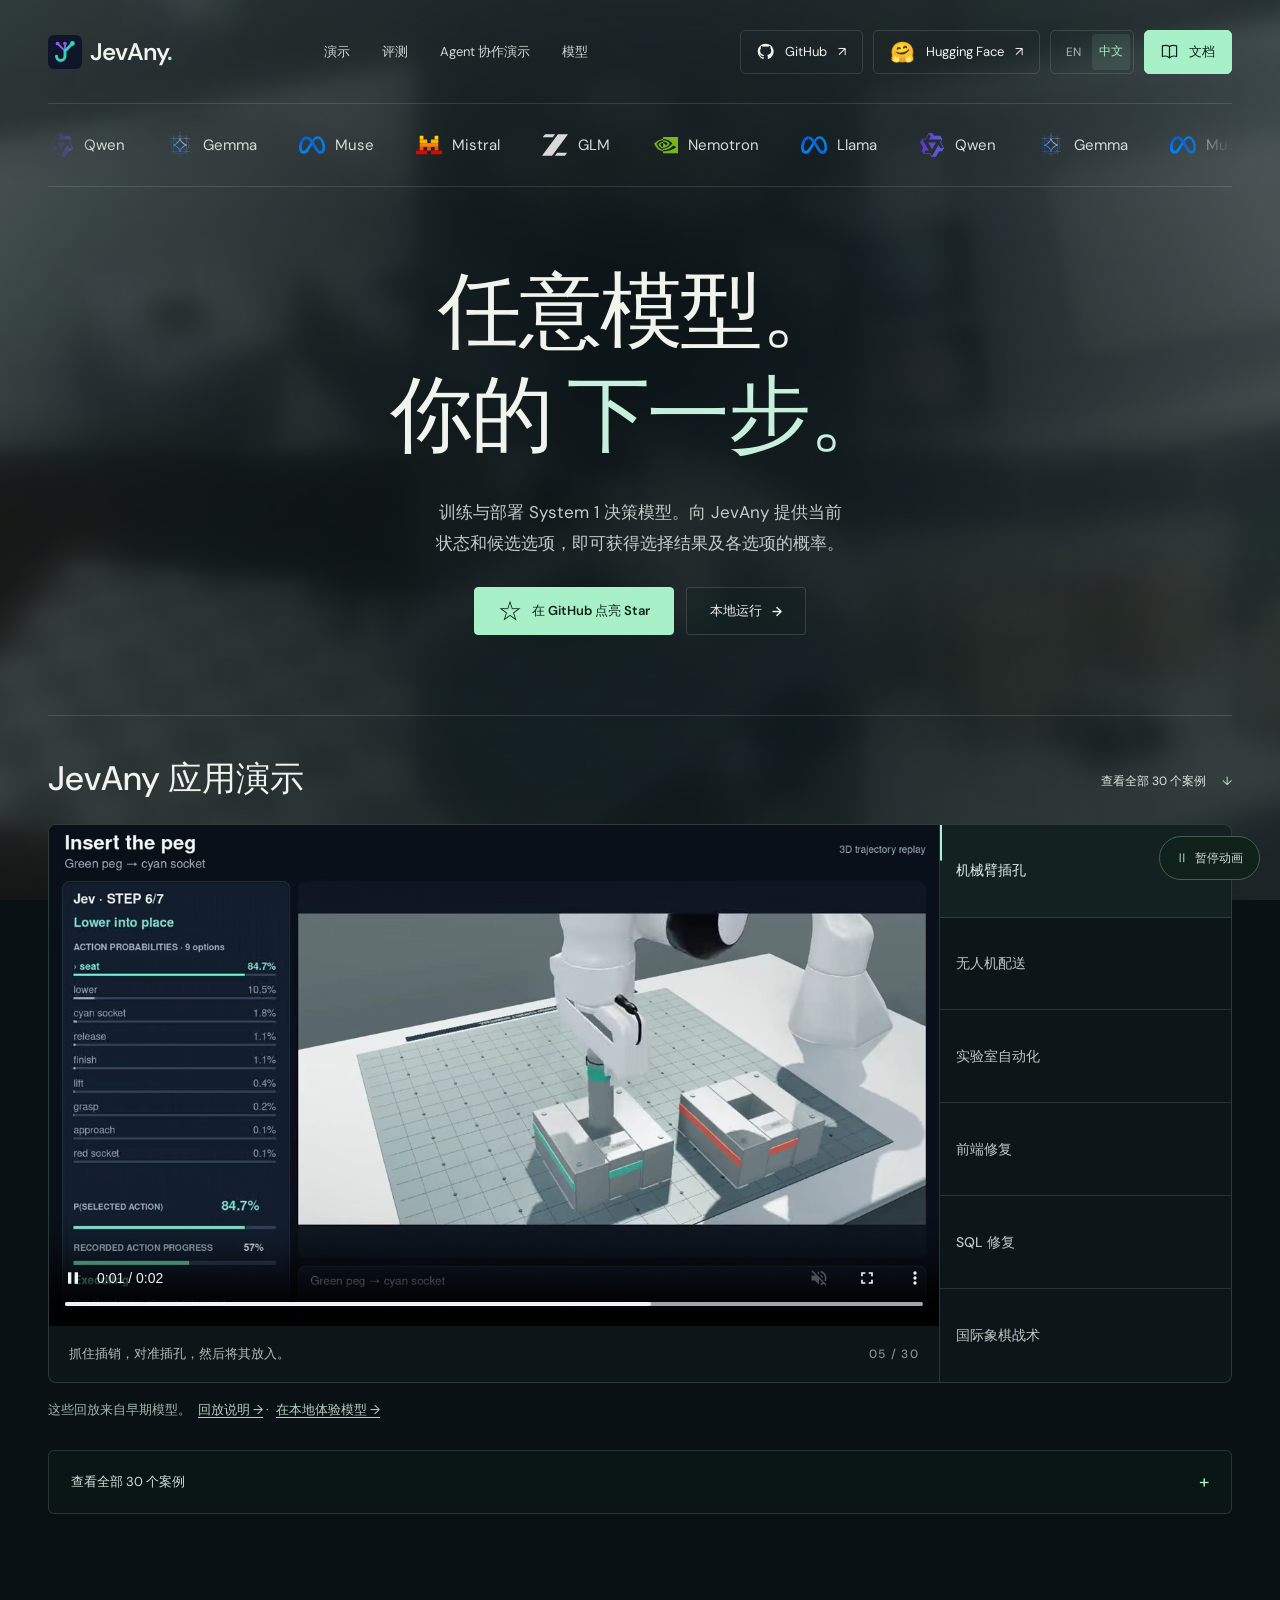
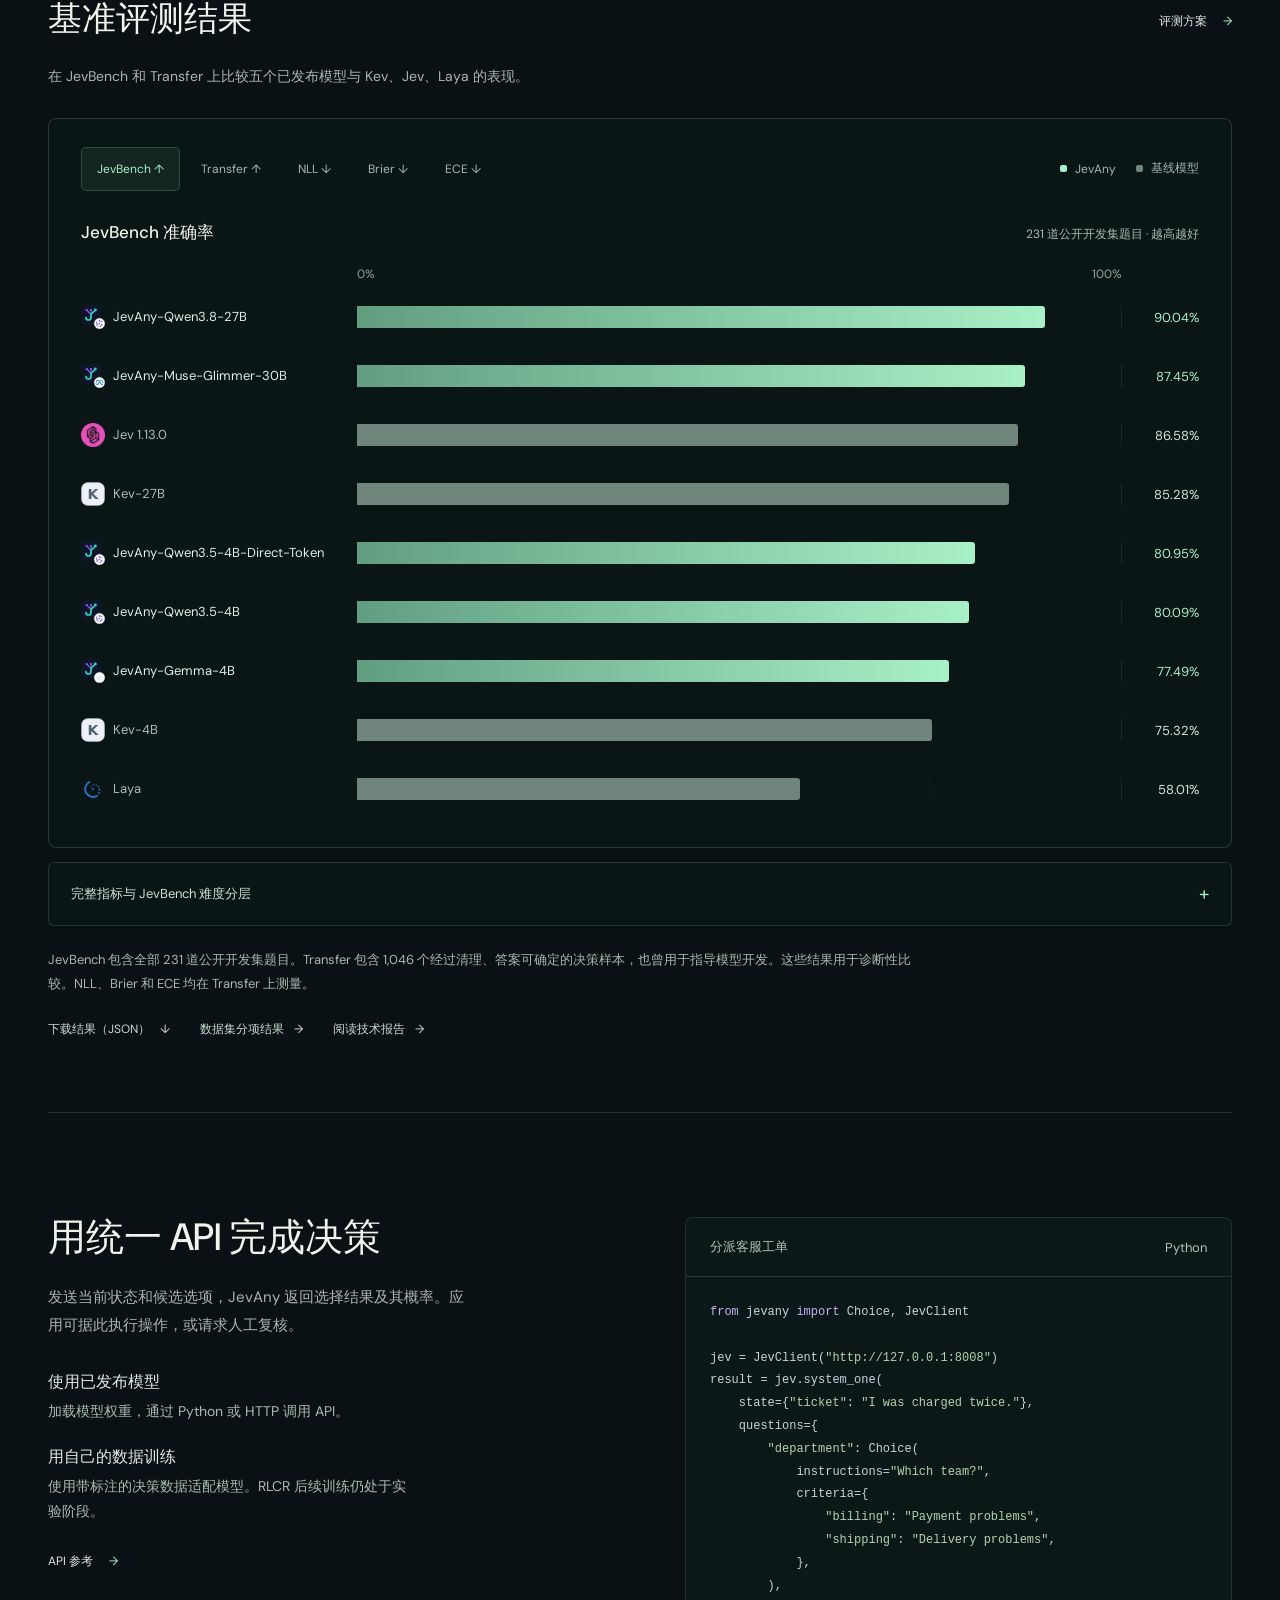
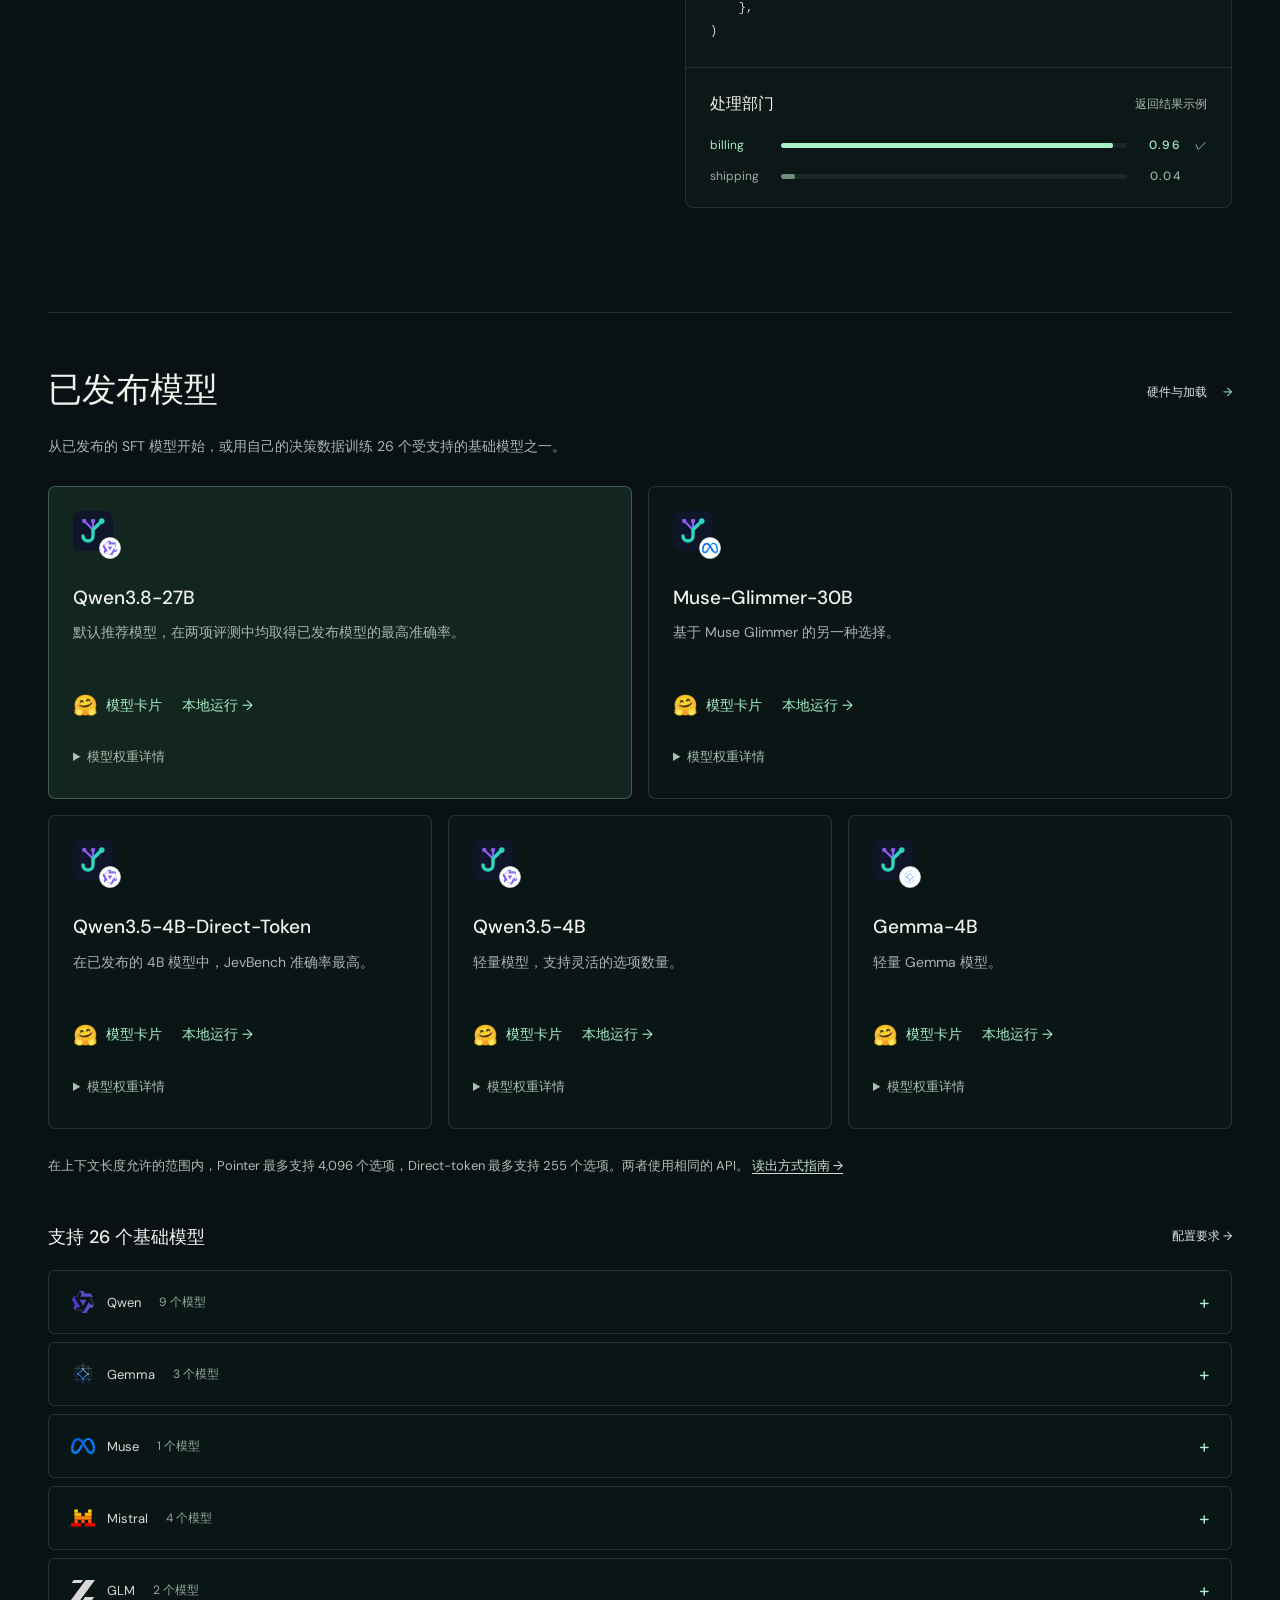
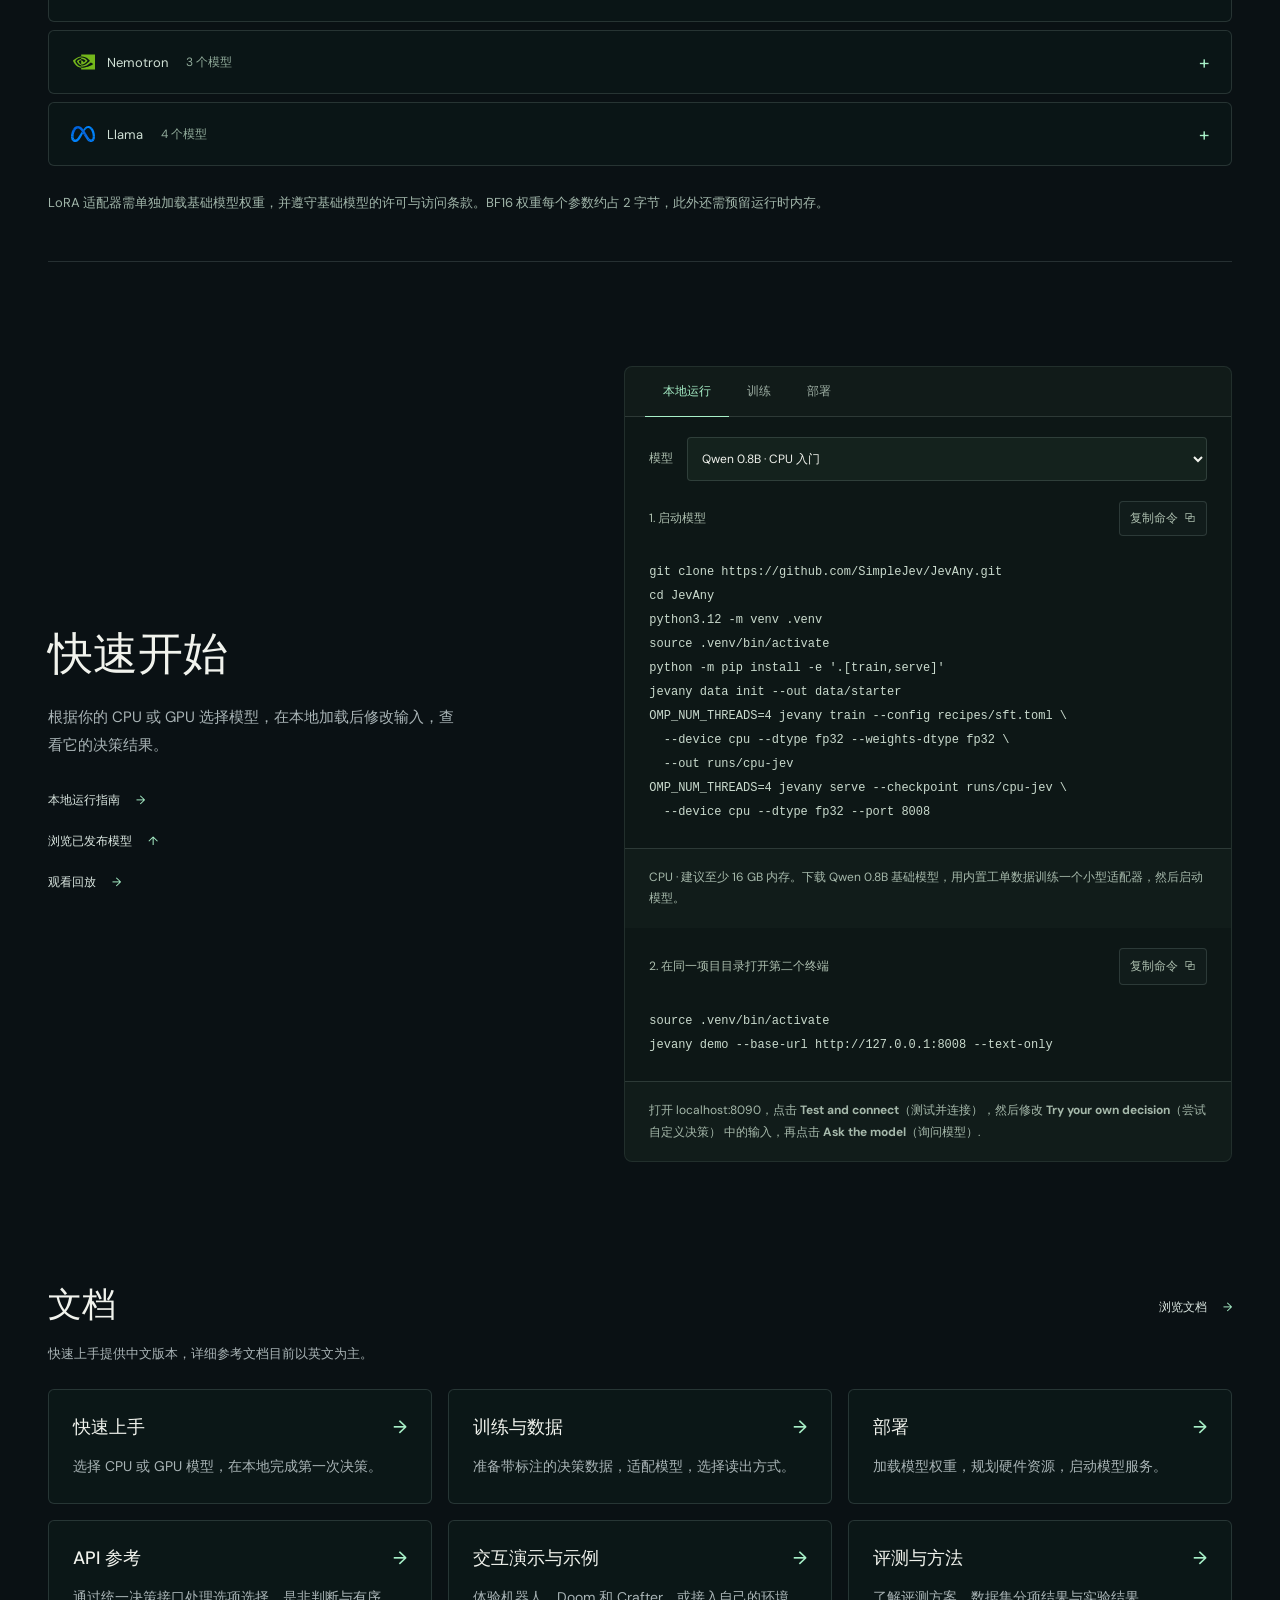
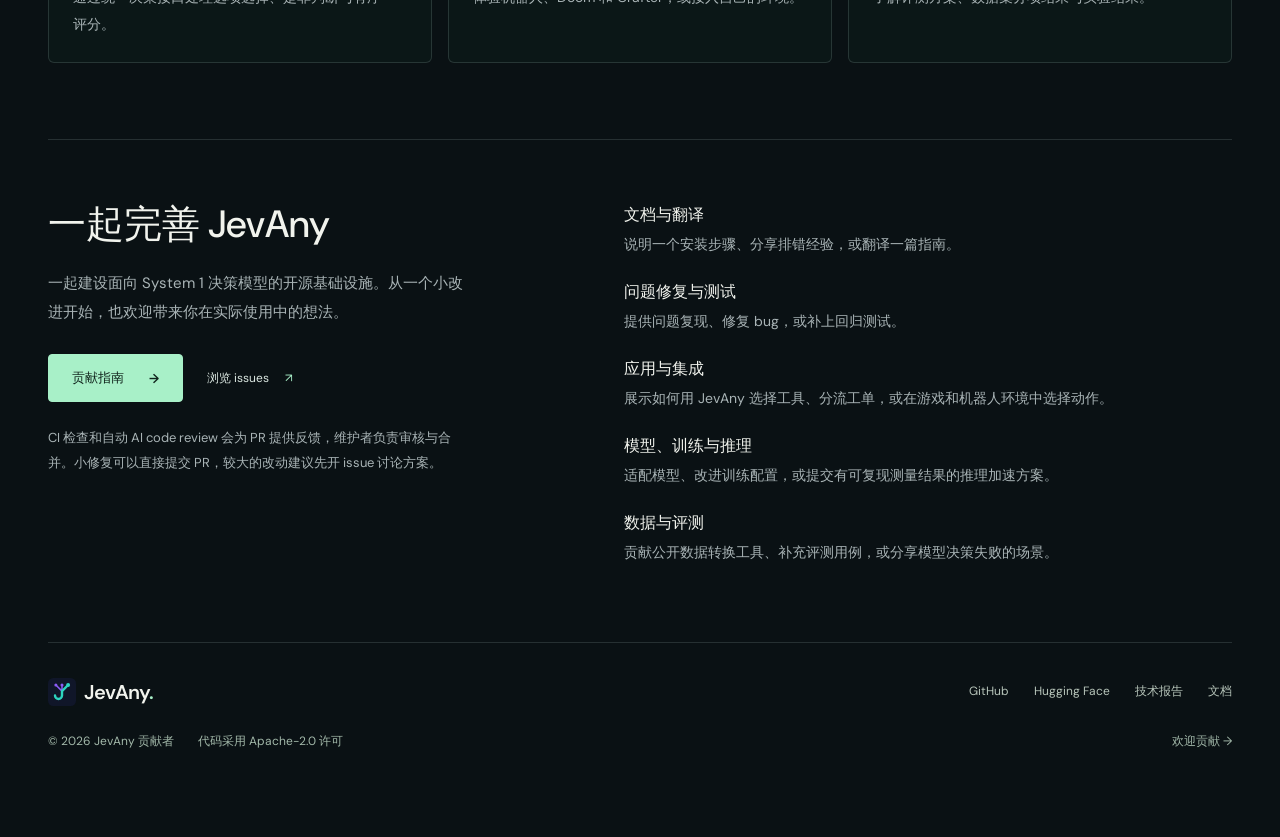
==== commit ab4dabcc: "Merge main and preserve harness links on the custom domain Resolve the English and Chinese README co" ====
--- a/site/zh.html
+++ b/site/zh.html
@@ -45,6 +45,7 @@
     <nav aria-label="主导航">
       <a href="#in-action">演示</a>
       <a href="#benchmarks">评测</a>
+      <a href="agent-harness.html">Agent 协作演示</a>
       <a href="#models">模型</a>
     </nav>
     <div class="header-links">
--- a/site/styles.css
+++ b/site/styles.css
@@ -0,0 +1,506 @@
+@font-face {
+  font-family: "DM Sans";
+  src: url("assets/fonts/dm-sans-latin.woff2") format("woff2");
+  font-style: normal;
+  font-weight: 100 1000;
+  font-display: swap;
+}
+@font-face {
+  font-family: "IBM Plex Sans Condensed";
+  src: url("assets/fonts/ibm-plex-sans-condensed-medium.woff2") format("woff2");
+  font-style: normal;
+  font-weight: 500;
+  font-display: swap;
+}
+
+:root {
+  color-scheme: dark;
+  --ink: #f1f3ed;
+  --muted: #a9b4b6;
+  --subtle: #819497;
+  --mint: #a8f0c8;
+  --line: rgba(210, 239, 229, .14);
+  --surface: #0a1114;
+  font-family: "DM Sans", "PingFang SC", "Microsoft YaHei", "Noto Sans CJK SC", sans-serif;
+  font-synthesis: none;
+}
+* { box-sizing: border-box; }
+html { scroll-behavior: smooth; scroll-padding-top: 32px; }
+body { margin: 0; color: var(--ink); background: var(--surface); isolation: isolate; }
+button, a { -webkit-tap-highlight-color: transparent; }
+a { color: inherit; text-decoration: none; }
+button { font: inherit; color: inherit; cursor: pointer; }
+button, video { max-width: 100%; }
+button:disabled { cursor: default; }
+button[hidden], [hidden] { display: none; }
+::selection { color: #091713; background: var(--mint); }
+:focus-visible { outline: 2px solid var(--mint); outline-offset: 5px; }
+h1, h2, h3, p { margin: 0; }
+h1, h2, h3 { font-weight: 500; }
+em { font-style: italic; }
+svg, img { display: block; }
+.wrap { max-width: 1240px; margin-inline: auto; width: calc(100% - 96px); }
+.mono, .eyebrow { font-family: "DM Sans", sans-serif; font-size: 12px; font-weight: 500; letter-spacing: .11em; }
+.eyebrow { line-height: 1.7; }
+.sr-only, .skip-link:not(:focus) { position: absolute; width: 1px; height: 1px; padding: 0; margin: -1px; overflow: hidden; clip-path: inset(50%); white-space: nowrap; }
+.skip-link:focus { position: fixed; top: 10px; left: 10px; z-index: 10; padding: 14px 20px; color: var(--surface); background: var(--mint); }
+.ambient { position: fixed; inset: 0; z-index: -1; overflow: hidden; pointer-events: none; background: #0b151a; }
+.ambient-poster, .ambient-video { position: absolute; inset: 0; width: 100%; height: 100%; object-fit: cover; }
+.ambient-poster img { width: 100%; height: 100%; object-fit: cover; }
+.ambient-video { opacity: 0; }
+.ambient-video.is-ready { opacity: 1; }
+.ambient-shade { position: absolute; inset: 0; background: radial-gradient(ellipse at 50% 35%, rgba(7, 15, 18, .9) 8%, rgba(7, 15, 18, .65) 58%, rgba(7, 15, 18, .4)), linear-gradient(0deg, #07101299, #07101211); }
+
+.site-header { display: flex; align-items: center; justify-content: space-between; height: 104px; border-bottom: 1px solid var(--line); }
+.brand { display: inline-flex; gap: 8px; align-items: center; font-size: 24px; font-weight: 600; letter-spacing: -1px; }
+.brand-period { color: var(--mint); }
+.site-header nav { display: flex; gap: 32px; align-items: center; font-size: 13px; color: #d0d9d6; }
+.site-header a, .site-footer a { transition: color .2s; }
+.site-header a:hover, .site-footer a:hover { color: var(--mint); }
+.header-links { display: flex; align-items: center; gap: 10px; }
+.header-link { display: flex; gap: 11px; align-items: center; font-size: 13px; padding: 0 16px; height: 44px; border: 1px solid var(--line); border-radius: 5px; white-space: nowrap; }
+.header-link svg { width: 17px; height: 17px; }
+.language-switch { display: inline-flex; align-items: center; border: 1px solid var(--line); border-radius: 5px; padding: 3px; }
+.language-switch a { display: grid; place-items: center; min-width: 38px; min-height: 36px; font-size: 12px; border-radius: 3px; color: var(--muted); }
+.language-switch a[aria-current] { color: var(--mint); background: #a8f0c81a; }
+.header-link.docs-link { background: var(--mint); color: #10241c; border-color: var(--mint); font-weight: 600; }
+.header-link.docs-link:hover { background: #c8fadb; color: #10241c; }
+.hero h1:lang(zh-CN) { font-family: inherit; font-size: clamp(40px, 6.5vw, 88px); line-height: 1.25; letter-spacing: -.025em; font-weight: 600; }
+.hero-description:lang(zh-CN) { max-width: 560px; text-wrap: balance; }
+h2:lang(zh-CN), h3:lang(zh-CN) { letter-spacing: 0; }
+.hero { text-align: center; padding-top: 76px; }
+.hero h1 { font-family: "IBM Plex Sans Condensed", sans-serif; margin-top: 0; font-size: clamp(80px, 8.5vw, 120px); line-height: 1.02; letter-spacing: -.035em; font-weight: 500; }
+.hero-accent { color: #c7f0dc; white-space: nowrap; }
+.hero-description { margin: 30px auto 0; max-width: 530px; color: #c2cec9; font-size: 17px; line-height: 1.8; }
+.hero-actions { display: flex; justify-content: center; gap: 12px; margin-top: 29px; }
+.button { display: inline-flex; min-height: 48px; align-items: center; justify-content: center; padding: 0 23px; gap: 25px; font-size: 13px; font-weight: 600; border-radius: 4px; border: 1px solid transparent; transition: background .2s, transform .2s; }
+.button:hover { transform: translateY(-2px); }
+.button.primary { color: #10241c; background: var(--mint); border-color: var(--mint); }
+.button.primary:hover { background: #c8fadb; }
+.button.secondary { background: #10202052; border-color: #c3e4d62d; gap: 10px; }
+.button.secondary:hover { background: #8ac2a31c; }
+.motion-toggle { position: fixed; right: 20px; bottom: 20px; z-index: 5; display: inline-flex; align-items: center; gap: 9px; border: 1px solid #426153; border-radius: 24px; padding: 10px 16px; background: #10201b; font-size: 12px; color: #d1ded8; min-height: 44px; }
+.motion-icon { width: 10px; color: var(--mint); }
+
+.showcase { padding-top: 24px; border-top: 1px solid var(--line); }
+.section-heading { display: flex; justify-content: space-between; align-items: end; gap: 24px; padding: 20px 0 26px; }
+h2 { font-size: 45px; line-height: 1.1; letter-spacing: -.045em; }
+.section-heading h2 { font-size: 34px; }
+.text-link { display: inline-flex; align-items: center; gap: 16px; padding-block: 6px; font-size: 12px; color: #dbe7e1; line-height: 1.6; }
+.text-link:hover { color: var(--mint); }
+.text-link > span { color: var(--mint); }
+.replay-shell { display: grid; grid-template-columns: minmax(0, 1fr) 292px; border: 1px solid #bddac630; border-radius: 8px; overflow: hidden; background: #0c1518; }
+.replay-main { min-width: 0; display: flex; flex-direction: column; }
+.player-picture { background: #0b121e; display: grid; place-items: center; flex: 1; }
+.player-picture video { width: 100%; aspect-ratio: 16 / 9; display: block; background: #0b121e; }
+.player-caption { display: flex; justify-content: space-between; gap: 20px; align-items: center; padding: 17px 20px; font-size: 13px; line-height: 1.7; color: #b0bfba; min-height: 56px; border-top: 1px solid var(--line); }
+.player-caption .mono { color: var(--subtle); font-size: 12px; white-space: nowrap; }
+.replay-choices { display: grid; grid-template-rows: repeat(6, 1fr); border-left: 1px solid var(--line); }
+.replay-choice { display: flex; gap: 13px; text-align: left; align-items: center; background: transparent; border: 0; border-bottom: 1px solid var(--line); padding: 16px; position: relative; transition: background .2s; min-height: 72px; }
+.replay-choice:last-child { border-bottom: 0; }
+.replay-choice strong { display: block; color: #bdc9c3; font-size: 14px; font-weight: 500; }
+.choice-arrow { color: var(--mint); opacity: 0; margin-left: auto; font-size: 18px; }
+.replay-choice:hover { background: #a8f0c808; }
+.replay-choice.is-active { background: #a8f0c80e; }
+.replay-choice.is-active::before { content: ""; position: absolute; inset: 0 auto 0 0; width: 2px; background: var(--mint); transform: scaleY(var(--replay-progress, 1)); transform-origin: top; pointer-events: none; }
+.replay-choice.is-active strong { color: #e3f0e7; }
+.replay-choice.is-active .choice-arrow { opacity: 1; }
+.replay-choice:focus-visible, .terminal-tabs button:focus-visible,
+#replay-video:focus-visible, #quickstart-panel:focus-visible,
+pre:focus-visible { outline-offset: -3px; }
+.replay-note, .noscript-note { font-size: 13px; color: #a2b7ab; line-height: 1.8; margin-top: 15px; max-width: 900px; }
+.replay-note a, .noscript-note a { color: #b9cec1; text-decoration: underline; text-underline-offset: 3px; margin-left: 4px; white-space: nowrap; }
+
+.how-section { display: grid; grid-template-columns: 1fr 1fr; gap: 90px; padding-block: 104px; }
+.how-copy h2 { font-size: 38px; }
+.section-description { color: var(--muted); font-size: 15px; line-height: 1.9; max-width: 420px; margin-top: 24px; }
+.steps { padding: 0; margin: 31px 0 22px; list-style: none; display: grid; gap: 22px; }
+.steps li { display: flex; gap: 20px; }
+.steps h3 { font-size: 16px; color: #e0eae4; margin-bottom: 6px; }
+.steps p { font-size: 14px; line-height: 1.8; color: #a8bcb0; max-width: 360px; }
+.api-visual { align-self: center; min-width: 0; border: 1px solid #a5bcad24; border-radius: 8px; background: #0c1817; }
+.api-top { display: flex; align-items: center; justify-content: space-between; padding: 20px 24px; border-bottom: 1px solid var(--line); color: #afc3b7; font-size: 13px; }
+pre { margin: 0; overflow-x: auto; tab-size: 4; }
+pre code { font-family: "SFMono-Regular", Consolas, "Liberation Mono", monospace; font-size: 12px; line-height: 1.9; }
+.api-code { padding: 24px; color: #c7d2d9; }
+.syntax-purple { color: #c5aff5; }
+.syntax-green { color: #b5d1ad; }
+.decision-output { padding: 25px 24px 23px; border-top: 1px solid var(--line); }
+.output-title { display: flex; justify-content: space-between; align-items: center; margin-bottom: 22px; gap: 12px; }
+.example-label { font-size: 12px; color: #a7bbb0; }
+.probability { display: grid; grid-template-columns: 57px 1fr 40px 12px; align-items: center; gap: 14px; font-size: 12px; color: var(--mint); margin-top: 15px; }
+.probability .mono { font-size: 12px; text-align: right; }
+.probability-track { height: 5px; border-radius: 2px; background: #d3e9da12; overflow: hidden; }
+.probability-track i { height: 100%; background: var(--mint); display: block; border-radius: 2px; }
+.probability.other { color: #9ab0a3; }
+.probability.other i { background: #6f8d7c; }
+.decision-output p { margin-top: 22px; font-size: 12px; color: #9aada0; }
+.model-section { border-top: 1px solid var(--line); border-bottom: 1px solid var(--line); padding-block: 35px; }
+.model-section > p { color: #a2b7ab; font-size: 13px; margin-top: 25px; line-height: 1.8; }
+
+.start-section { display: grid; grid-template-columns: 1fr 1.2fr; gap: 70px; align-items: center; padding-block: 104px; }
+.start-links { display: flex; flex-direction: column; align-items: start; gap: 10px; margin-top: 25px; }
+.terminal { min-width: 0; background: #0d1716; border: 1px solid #a5bcad24; border-radius: 8px; overflow: hidden; }
+.terminal-tabs { display: flex; align-items: center; border-bottom: 1px solid var(--line); background: #adceb306; padding-inline: 20px; }
+.terminal-tabs button { min-height: 50px; background: transparent; border: 0; padding: 16px 18px; border-bottom: 1px solid transparent; font-size: 12px; color: #9eafa4; margin-bottom: -1px; }
+.terminal-tabs button[aria-selected="true"] { color: var(--mint); border-bottom-color: var(--mint); }
+.model-picker { padding: 20px 24px 0; align-items: center; gap: 14px; }
+.model-picker:not([hidden]) { display: flex; }
+.model-picker label { font-size: 12px; color: #adbfaf; white-space: nowrap; }
+.model-picker select { min-width: 0; width: 100%; min-height: 44px; padding: 10px; font: inherit; font-size: 12px; color: var(--ink); background: #14221d; border: 1px solid var(--line); border-radius: 4px; }
+.model-picker select:focus-visible { outline: 2px solid var(--mint); outline-offset: 3px; }
+.terminal-label { display: flex; justify-content: space-between; align-items: center; gap: 12px; padding: 20px 24px 10px; color: #adbfaf; font-size: 12px; }
+.terminal-label button { flex-shrink: 0; border: 1px solid var(--line); background: #b8d9c207; font-size: 12px; padding: 8px 10px; border-radius: 4px; min-height: 34px; }
+.terminal-label button:hover { color: var(--mint); }
+.terminal-label button span[aria-hidden] { margin-left: 6px; }
+.terminal pre { padding: 14px 24px 24px; min-height: 226px; color: #c9dacd; }
+.terminal code { font-size: 12px; line-height: 2; }
+.demo-launch pre { min-height: 0; }
+.demo-launch .terminal-label { line-height: 1.6; }
+.recipe-note { padding: 18px 24px; font-size: 12px; color: #a6b9ab; line-height: 1.8; background: #a8f0c806; border-top: 1px solid var(--line); }
+.site-footer { padding-block: 35px 85px; border-top: 1px solid var(--line); }
+.footer-top { display: flex; align-items: center; gap: 28px; }
+.footer-top .brand { font-size: 20px; }
+.footer-top p { font-size: 12px; color: #95a89d; }
+.footer-top nav { display: flex; gap: 25px; margin-left: auto; color: #b7c5ba; font-size: 12px; }
+.footer-bottom { margin-top: 25px; display: flex; gap: 24px; color: #a3b9aa; font-size: 12px; line-height: 1.8; }
+.footer-bottom > :last-child { margin-left: auto; }
+
+@media (min-width: 1500px) {
+  .hero { padding-top: 95px; }
+}
+@media (max-width: 1100px) {
+  .wrap { width: calc(100% - 64px); }
+  .header-link { padding: 0 10px; min-width: 44px; justify-content: center; }
+  .header-link .link-label, .header-link .link-arrow { display: none; }
+  .replay-shell { grid-template-columns: minmax(0, 1fr) 240px; }
+  .replay-choice { padding: 13px; gap: 9px; }
+  .replay-choice strong { font-size: 12px; }
+  .choice-arrow { font-size: 14px; }
+  .how-section { gap: 45px; }
+  .start-section { gap: 35px; }
+  .footer-top { gap: 16px; }
+}
+@media (max-width: 800px) {
+  .site-header { height: 84px; }
+  .site-header nav { gap: 20px; font-size: 12px; }
+  .hero { padding-top: 65px; }
+  .hero h1 { font-size: clamp(57px, 11vw, 83px); }
+  .replay-shell { grid-template-columns: 1fr; }
+  .replay-choices { border-left: 0; border-top: 1px solid var(--line); grid-template-columns: repeat(3, 1fr); grid-template-rows: auto; }
+  .replay-choice { min-height: 68px; padding: 14px 10px; border-right: 1px solid var(--line); }
+  .replay-choice:last-child { border-bottom: 1px solid var(--line); }
+  .replay-choice:nth-child(3n) { border-right: 0; }
+  .replay-choice.is-active::before { inset: 0 0 auto; width: auto; height: 2px; transform: scaleX(var(--replay-progress, 1)); transform-origin: left; }
+  .how-section, .start-section { grid-template-columns: 1fr; gap: 38px; padding-block: 72px; }
+  .how-copy h2 br { display: none; }
+  .how-copy h2 { max-width: 540px; }
+  .section-description { max-width: 500px; }
+  .steps { grid-template-columns: repeat(2, 1fr); gap: 20px; }
+  .steps li { display: block; }
+  .api-code code { font-size: 12px; }
+  .start-copy h2 br { display: none; }
+  .start-links { flex-direction: row; gap: 24px; }
+  .footer-top { flex-wrap: wrap; }
+  .footer-top nav { width: 100%; margin-top: 8px; margin-left: 0; }
+}
+@media (max-width: 520px) {
+  .wrap { width: calc(100% - 40px); }
+  .site-header { height: 76px; }
+  .brand { font-size: 21px; gap: 5px; }
+  .brand img { width: 30px; height: 30px; }
+  .site-header nav { gap: 15px; font-size: 12px; margin-left: auto; margin-right: 20px; }
+  .hero { padding-top: 55px; }
+  .hero h1 { font-size: clamp(42px, 13vw, 72px); margin-top: 0; line-height: 1.06; }
+  .hero-description { font-size: 15px; line-height: 1.9; margin-top: 22px; max-width: 320px; }
+  .hero-actions { gap: 9px; margin-top: 25px; }
+  .button { font-size: 13px; min-height: 48px; padding-inline: 16px; gap: 12px; }
+  .button.secondary { gap: 7px; }
+  .motion-toggle { font-size: 12px; padding: 7px 10px; white-space: nowrap; }
+  .showcase { padding-top: 16px; }
+  .section-heading { display: block; padding-top: 16px; padding-bottom: 20px; }
+  .section-heading h2 { font-size: 28px; }
+  .section-heading .text-link { margin-top: 12px; font-size: 12px; }
+  .player-caption { padding: 12px; font-size: 12px; line-height: 1.7; gap: 12px; min-height: 64px; }
+  .player-caption .mono { font-size: 12px; }
+  .replay-choice { min-height: 62px; padding: 12px 9px; gap: 7px; }
+  .replay-choice strong { font-size: 12px; line-height: 1.5; }
+  .choice-arrow { display: none; }
+  .replay-note { font-size: 12px; margin-top: 12px; line-height: 1.9; }
+  .replay-note a { white-space: normal; }
+  .how-section, .start-section { padding-block: 58px; gap: 32px; }
+  .how-copy h2, .start-copy h2 { font-size: 38px; }
+  .section-description { font-size: 14px; margin-top: 20px; }
+  .steps { display: grid; grid-template-columns: 1fr; gap: 21px; margin-top: 27px; }
+  .steps li { display: flex; gap: 18px; }
+  .steps h3 { font-size: 15px; }
+  .steps p { font-size: 14px; max-width: 260px; }
+  .how-copy .text-link { font-size: 12px; }
+  .api-top { padding: 17px; }
+  .api-code { padding: 18px 16px; }
+  .api-code code { font-size: 12px; }
+  .decision-output { padding: 22px 17px; }
+  .probability { gap: 10px; grid-template-columns: 52px 1fr 34px 10px; font-size: 12px; }
+  .decision-output p { font-size: 12px; }
+  .model-section { padding-block: 27px; }
+  .model-section > p { font-size: 12px; line-height: 1.9; }
+  .start-links { gap: 18px; flex-wrap: wrap; }
+  .start-links .text-link { font-size: 12px; gap: 8px; }
+  .terminal-tabs { padding-inline: 10px; }
+  .terminal-tabs button { padding-inline: 16px; font-size: 12px; min-height: 47px; }
+  .terminal-label { padding: 16px 16px 5px; }
+  .model-picker { padding: 16px 16px 0; gap: 10px; }
+  .terminal pre { padding: 13px 16px 20px; min-height: 190px; }
+  .demo-launch pre { min-height: 0; }
+  .terminal code { font-size: 12px; }
+  .recipe-note { padding: 16px; font-size: 12px; }
+  .site-footer { padding-top: 30px; }
+  .footer-top { gap: 8px 14px; }
+  .footer-top p { font-size: 12px; }
+  .footer-top nav { gap: 22px; font-size: 12px; margin-top: 12px; }
+  .footer-bottom { font-size: 12px; gap: 10px; flex-wrap: wrap; margin-top: 24px; }
+  .footer-bottom > :last-child { margin-left: 0; width: 100%; }
+}
+@media (prefers-reduced-motion: reduce) {
+  html { scroll-behavior: auto; }
+  *, *::before, *::after { transition-duration: 0s !important; animation: none !important; }
+}
+html.motion-paused { scroll-behavior: auto; }
+
+/* The logo strip and videos share the same motion control. */
+.model-ribbon { display: flex; gap: 38px; align-items: center; padding-block: 22px; border-bottom: 1px solid var(--line); }
+.model-marquee { overflow: auto; min-width: 0; scrollbar-width: none; flex: 1; }
+.model-track { display: flex; width: max-content; }
+.model-group { display: flex; align-items: center; gap: 42px; padding: 6px 42px 6px 0; }
+.model-group a { display: flex; align-items: center; gap: 10px; font-size: 15px; white-space: nowrap; color: #d1ded6; }
+.model-group a:hover { color: var(--mint); }
+.model-group img { object-fit: contain; }
+img[src$="/zai.svg"] { filter: invert(.85); }
+.motion-ready .model-marquee { mask-image: linear-gradient(90deg, transparent, #000 4%, #000 96%, transparent); overflow: hidden; }
+.motion-ready .model-track { animation: model-scroll 34s linear infinite; }
+.model-marquee:hover .model-track, .model-marquee:focus-within .model-track,
+.motion-paused .model-track, .models-offscreen .model-track { animation-play-state: paused; }
+.model-marquee:has(a:focus-visible) { mask-image: none; overflow: auto; }
+.model-marquee:has(a:focus-visible) .model-track { animation: none; }
+@keyframes model-scroll { to { transform: translateX(-33.333333%); } }
+.hero { padding-block: 72px 80px; }
+.star-button { gap: 10px; }
+.star-icon { font-size: 24px; line-height: 1; }
+.motion-toggle { min-height: 44px; }
+
+.benchmark-section { padding-block: 66px; border-bottom: 1px solid var(--line); }
+.benchmark-intro { max-width: 670px; color: var(--muted); font-size: 14px; line-height: 1.9; margin-bottom: 28px; }
+.benchmark-panel { background: #0b1717ed; border: 1px solid var(--line); border-radius: 8px; padding: 28px 32px 30px; }
+.benchmark-toolbar { display: flex; align-items: center; justify-content: space-between; gap: 24px; flex-wrap: wrap; }
+.metric-buttons { display: flex; gap: 5px; flex-wrap: wrap; }
+.metric-buttons button { font-size: 12px; border: 1px solid transparent; background: transparent; border-radius: 5px; min-height: 44px; padding: 10px 15px; color: #a7b8af; }
+.metric-buttons button:hover { color: var(--ink); }
+.metric-buttons button[aria-pressed="true"] { color: var(--mint); background: #a8f0c812; border-color: #a8f0c82e; }
+.chart-legend { display: flex; align-items: center; gap: 8px; font-size: 12px; color: var(--muted); }
+.chart-legend i { width: 7px; height: 7px; background: var(--mint); border-radius: 2px; }
+.chart-legend i:last-of-type { margin-left: 12px; background: #70867d; }
+.chart-heading { display: flex; flex-wrap: wrap; align-items: baseline; justify-content: space-between; gap: 12px; margin: 30px 0 22px; }
+.chart-heading h3 { font-size: 17px; }
+.chart-heading p { color: #a8bbb0; font-size: 12px; }
+.chart-axis { display: flex; justify-content: space-between; margin: 0 77px 8px 276px; color: #93a59c; font-size: 12px; }
+.benchmark-chart { list-style: none; margin: 0; padding: 0; display: grid; gap: 4px; }
+.benchmark-row { display: grid; grid-template-columns: 260px minmax(0, 1fr) 61px; align-items: center; gap: 16px; min-height: 55px; }
+.benchmark-model { display: flex; align-items: center; gap: 8px; min-width: 0; font-size: 13px; color: #e1ece5; line-height: 1.5; }
+.benchmark-model img { width: 24px; height: 24px; flex: 0 0 24px; object-fit: contain; }
+.benchmark-model > span { min-width: 0; overflow-wrap: anywhere; }
+.benchmark-track { height: 22px; background: repeating-linear-gradient(90deg, #b6dac508 0, #b6dac508 1px, transparent 1px, transparent 25%); border-right: 1px solid #b6dac512; }
+.benchmark-track i { display: block; height: 100%; background: linear-gradient(90deg, #619e80, var(--mint)); border-radius: 0 3px 3px 0; transition: width .4s ease; }
+.benchmark-row.baseline .benchmark-track i { background: #70867d; }
+.benchmark-row.baseline .benchmark-model { color: #aebdb5; }
+.benchmark-value { font-size: 13px; font-variant-numeric: tabular-nums; text-align: right; color: #d6e7da; }
+.ours .benchmark-value { color: var(--mint); }
+.benchmark-note { font-size: 13px; line-height: 1.9; color: #a6b9ad; margin-top: 22px; max-width: 880px; }
+.benchmark-links { display: flex; flex-wrap: wrap; gap: 10px 30px; margin-top: 16px; font-size: 12px; color: #c5ddd0; }
+.benchmark-links a { padding-block: 8px; }
+.benchmark-links a:hover { color: var(--mint); }
+.benchmark-links span { margin-left: 7px; }
+.disclosure { border: 1px solid var(--line); border-radius: 6px; background: #0b1717d9; }
+.disclosure summary { list-style: none; cursor: pointer; display: flex; align-items: center; gap: 12px; min-height: 62px; padding: 18px 22px; font-size: 13px; color: #d0e1d6; }
+.disclosure summary::-webkit-details-marker { display: none; }
+.disclosure summary > span:last-child { margin-left: auto; font-size: 19px; color: var(--mint); }
+.disclosure[open] > summary > span:last-child { transform: rotate(45deg); }
+.disclosure[open] > summary { border-bottom: 1px solid var(--line); }
+.disclosure summary:hover { color: var(--mint); }
+.benchmark-table { margin-top: 14px; }
+.table-scroll { overflow-x: auto; max-width: 100%; }
+.table-scroll:focus-visible { outline-offset: -2px; }
+table { width: 100%; border-collapse: collapse; font-size: 12px; line-height: 1.7; text-align: left; }
+th, td { padding: 13px 18px; border-bottom: 1px solid var(--line); }
+th { font-weight: 500; color: #d4e7d8; }
+td { color: #afc2b6; font-variant-numeric: tabular-nums; }
+thead th { background: #a8f0c809; white-space: nowrap; }
+caption { padding: 16px 18px; text-align: left; color: #adbcaf; font-size: 12px; }
+.benchmark-table table { white-space: nowrap; }
+.benchmark-table td { text-align: right; }
+.benchmark-table tbody tr:first-child { background: #a8f0c808; }
+.case-library { margin-top: 28px; }
+.case-grid { display: grid; grid-template-columns: repeat(3, minmax(0, 1fr)); gap: 20px; padding: 22px; }
+.case-card { min-width: 0; background: #102020; border: 1px solid var(--line); border-radius: 5px; overflow: hidden; }
+.case-card:hover, .case-card.is-active { border-color: #a8f0c880; }
+.case-card img { width: 100%; height: auto; aspect-ratio: 16 / 9; object-fit: cover; }
+.case-card-title { display: flex; justify-content: space-between; gap: 12px; font-size: 13px; padding: 15px 16px 8px; color: #dcece1; }
+.case-card-title > span { color: var(--mint); }
+.case-card-description { display: block; font-size: 12px; color: var(--muted); line-height: 1.8; padding: 0 16px 18px; }
+
+.model-section { padding-block: 38px 46px; }
+.model-section > .benchmark-intro { color: var(--muted); font-size: 14px; margin: 0 0 26px; }
+.checkpoint-grid { display: grid; grid-template-columns: repeat(6, minmax(0, 1fr)); gap: 16px; }
+.checkpoint-card { grid-column: span 2; padding: 24px; border: 1px solid var(--line); border-radius: 7px; background: #0b1717ed; display: flex; flex-wrap: wrap; align-content: start; align-items: center; }
+.checkpoint-card:nth-child(-n+2) { grid-column: span 3; }
+.checkpoint-card:first-child { border-color: #a8f0c84a; background: #152821eb; }
+.checkpoint-card h3 { width: 100%; font-size: 19px; margin-top: 25px; line-height: 1.5; }
+.checkpoint-card p { width: 100%; color: var(--muted); font-size: 14px; line-height: 1.8; margin: 8px 0 20px; min-height: 44px; }
+.checkpoint-card code { display: block; font-size: 12px; line-height: 1.8; color: #bbd3c4; overflow-wrap: anywhere; padding: 10px 12px; background: #030c0c55; border-radius: 4px; user-select: all; }
+.checkpoint-card a { display: inline-flex; align-items: center; gap: 8px; font-size: 14px; color: var(--mint); padding-block: 8px; }
+.checkpoint-card a + a { margin-left: 20px; }
+.hf-mark { font-size: 20px; }
+.checkpoint-details { width: 100%; margin-top: 14px; font-size: 13px; color: #a9bfb0; }
+.checkpoint-details summary { cursor: pointer; padding-block: 8px; }
+.checkpoint-details p { min-height: 0; font-size: 13px; margin-block: 8px; }
+.model-section > .readout-note { font-size: 13px; color: #a9bfb0; }
+.readout-note a { color: #c6e2d1; text-decoration: underline; text-underline-offset: 3px; }
+.support-list { margin-top: 44px; }
+.support-heading { display: flex; align-items: center; justify-content: space-between; gap: 20px; margin-bottom: 18px; }
+.support-heading h3 { font-size: 18px; }
+.family-details + .family-details { margin-top: 8px; }
+.family-details summary small { color: #91ab9b; font-size: 12px; margin-left: 6px; }
+.family-details td { white-space: nowrap; }
+.family-details th code { overflow-wrap: anywhere; font-size: 12px; }
+.docs-section { padding-block: 0 76px; }
+.documentation-note { color: var(--muted); font-size: 13px; line-height: 1.8; margin: -8px 0 24px; }
+.doc-cards { display: grid; grid-template-columns: repeat(3, minmax(0, 1fr)); gap: 16px; }
+.doc-cards a { padding: 24px; border: 1px solid var(--line); border-radius: 6px; background: #0b1717; }
+.doc-cards a:hover { border-color: #a8f0c870; }
+.doc-cards h3 { display: flex; gap: 16px; justify-content: space-between; font-size: 18px; margin: 0 0 12px; line-height: 1.5; }
+.doc-cards h3 span { color: var(--mint); }
+.doc-cards p { font-size: 14px; line-height: 1.9; color: var(--muted); }
+.doc-cards p:lang(zh-CN) { text-wrap: pretty; }
+
+.contribute-section { display: grid; grid-template-columns: 1fr 1.2fr; gap: 70px; padding-block: 64px 76px; border-top: 1px solid var(--line); }
+.contribute-section h2 { font-size: 38px; }
+.contribute-actions { display: flex; flex-wrap: wrap; align-items: center; gap: 16px 24px; margin-top: 28px; }
+.contribute-review { color: var(--muted); font-size: 13px; line-height: 1.9; margin-top: 24px; max-width: 420px; }
+.contribute-list { list-style: none; margin: 0; padding: 0; display: grid; gap: 24px; }
+.contribute-list h3 { font-size: 16px; margin-bottom: 6px; }
+.contribute-list p { color: var(--muted); font-size: 14px; line-height: 1.8; }
+
+.docs-page { background: #0a1315; }
+.docs-layout { display: grid; grid-template-columns: 205px minmax(0, 1fr); gap: 65px; padding-block: 45px 80px; }
+.docs-sidebar { align-self: start; position: sticky; top: 24px; font-size: 12px; max-height: calc(100vh - 48px); overflow: auto; }
+.docs-sidebar > nav { display: grid; gap: 3px; padding-block: 22px; }
+.docs-sidebar nav a { padding: 10px 12px; color: #aebeb3; border-radius: 4px; }
+.docs-sidebar nav a[aria-current], .docs-sidebar nav a:hover { color: var(--mint); background: #a8f0c80d; }
+.doc-toc { border-top: 1px solid var(--line); padding-top: 18px; line-height: 1.8; color: #a9bfb1; }
+.doc-toc summary { cursor: pointer; }
+.doc-toc ul { padding-left: 17px; }
+.doc-toc li { margin-block: 8px; }
+.doc-content { min-width: 0; font-size: 14px; line-height: 1.85; color: #beccc3; overflow-wrap: anywhere; }
+.doc-content > .eyebrow { color: var(--mint); font-size: 12px; }
+.doc-content h1 { color: var(--ink); font-size: 40px; line-height: 1.2; letter-spacing: -.035em; margin: 14px 0 32px; }
+.doc-content h2 { color: var(--ink); font-size: 25px; line-height: 1.4; margin: 42px 0 18px; letter-spacing: -.02em; }
+.doc-content h3 { color: var(--ink); font-size: 18px; margin: 26px 0 15px; }
+.doc-content p { margin-block: 18px; }
+.doc-content a { color: var(--mint); text-decoration: underline; text-underline-offset: 3px; }
+.doc-content a:hover { color: #e0f7e8; }
+.doc-content pre { padding: 22px; border: 1px solid var(--line); border-radius: 6px; background: #061011; margin: 22px 0; overflow-wrap: normal; }
+.doc-content pre code { font-size: 12px; }
+.doc-content code { font-size: .9em; color: #d8e9dc; }
+.doc-content img { max-width: 100%; height: auto; margin-inline: auto; }
+.doc-video { display: block; width: 100%; margin-block: 18px; border-radius: 6px; }
+.doc-content .table-scroll { margin-block: 22px; border: 1px solid var(--line); border-radius: 6px; background: #06101155; }
+.doc-content table { font-size: 12px; }
+.doc-content td, .doc-content th { min-width: 90px; }
+.doc-content blockquote { padding-left: 20px; border-left: 2px solid var(--mint); margin: 20px 0; }
+.docs-page .site-footer { border-top: 1px solid var(--line); display: flex; justify-content: space-between; gap: 20px; font-size: 12px; color: #b6cbbc; }
+
+@media (max-width: 1100px) {
+  .checkpoint-card { padding: 20px; }
+  .checkpoint-card h3 { font-size: 17px; }
+  .benchmark-row { grid-template-columns: 230px minmax(0, 1fr) 60px; }
+  .chart-axis { margin-left: 246px; }
+  .docs-layout { gap: 35px; grid-template-columns: 175px minmax(0, 1fr); }
+}
+@media (max-width: 800px) {
+  .site-header { height: auto; min-height: 104px; flex-wrap: wrap; padding-block: 16px 10px; gap: 12px; }
+  .site-header nav { order: 3; width: 100%; justify-content: space-between; }
+  .site-header nav a { padding-block: 8px; }
+  .site-header nav { gap: 17px; font-size: 12px; }
+  .model-ribbon { padding-block: 16px; }
+  .model-group { gap: 32px; padding-right: 32px; }
+  .model-group a { font-size: 14px; }
+  .hero { padding-top: 48px; }
+  .benchmark-panel { padding: 22px; }
+  .checkpoint-grid { grid-template-columns: repeat(2, minmax(0, 1fr)); }
+  .checkpoint-card, .checkpoint-card:nth-child(-n+2) { grid-column: auto; }
+  .checkpoint-card:first-child { grid-column: 1 / -1; }
+  .checkpoint-card p { min-height: 44px; }
+  .doc-cards, .case-grid { grid-template-columns: repeat(2, minmax(0, 1fr)); }
+  .contribute-section { grid-template-columns: 1fr; gap: 38px; }
+  .docs-layout { grid-template-columns: 1fr; padding-top: 22px; }
+  .docs-sidebar { position: static; max-height: none; }
+  .docs-sidebar > nav { display: flex; overflow-x: auto; padding-block: 12px; gap: 4px; }
+  .docs-sidebar nav a { white-space: nowrap; min-height: 44px; }
+  .doc-toc { font-size: 12px; }
+}
+@media (max-width: 540px) {
+  .site-header { height: auto; min-height: 96px; flex-wrap: wrap; padding-block: 15px 12px; gap: 16px; }
+  .site-header nav { order: 3; width: 100%; justify-content: space-between; font-size: 12px; gap: 12px; margin: 0; }
+  .site-header nav a { padding-block: 8px; }
+  .header-links { gap: 6px; margin-left: auto; }
+  .header-links .social-link { display: none; }
+  .header-link.docs-link { padding-inline: 12px; }
+  .docs-link svg { display: none; }
+  .language-switch a { min-width: 36px; min-height: 36px; }
+  .footer-top nav { flex-wrap: wrap; gap: 12px 20px; }
+  .model-ribbon { padding-block: 14px; }
+  .model-group { gap: 28px; padding-right: 28px; }
+  .model-group a { font-size: 13px; }
+  .model-group img { width: 23px; height: 23px; }
+  .hero { padding-block: 48px 56px; }
+  .hero-actions { flex-wrap: wrap; }
+  .motion-toggle { right: 12px; bottom: 12px; }
+  .benchmark-section { padding-block: 35px 42px; }
+  .benchmark-intro, .model-section > .benchmark-intro { font-size: 14px; }
+  .benchmark-panel { padding: 15px 12px 20px; }
+  .benchmark-toolbar { gap: 14px; }
+  .metric-buttons { gap: 1px; }
+  .metric-buttons button { padding: 8px 9px; font-size: 12px; }
+  .chart-legend { font-size: 12px; }
+  .chart-heading { margin-block: 23px 18px; gap: 6px; }
+  .chart-heading h3 { font-size: 15px; }
+  .chart-heading p { font-size: 12px; line-height: 1.7; }
+  .benchmark-row { grid-template-columns: minmax(0, 1fr) 48px; gap: 6px 8px; min-height: 0; padding-block: 10px; }
+  .benchmark-model { font-size: 12px; }
+  .benchmark-row .benchmark-model { grid-column: 1 / -1; }
+  .benchmark-value { font-size: 12px; }
+  .benchmark-track { height: 17px; }
+  .chart-axis { margin-left: 0; margin-right: 56px; font-size: 12px; }
+  .disclosure summary { font-size: 12px; padding: 15px; }
+  .benchmark-note { font-size: 12px; }
+  .benchmark-links { gap: 3px 18px; font-size: 12px; }
+  .case-grid, .doc-cards, .checkpoint-grid { grid-template-columns: 1fr; }
+  .case-grid { padding: 15px; gap: 15px; }
+  .checkpoint-card:first-child { grid-column: auto; }
+  .checkpoint-card p { min-height: 0; }
+  .checkpoint-card h3 { font-size: 20px; }
+  .checkpoint-card a { min-height: 44px; display: flex; align-items: center; }
+  .support-heading { align-items: start; flex-direction: column; gap: 6px; }
+  .support-heading h3 { font-size: 17px; }
+  .family-details summary small { font-size: 12px; }
+  .family-details td, .family-details th { padding: 12px; }
+  .docs-section { padding-bottom: 48px; }
+  .contribute-section { padding-block: 40px 48px; }
+  .contribute-section h2 { font-size: 30px; }
+  .doc-cards a { padding: 22px; }
+  .doc-cards h3 { margin-top: 14px; }
+  .doc-content { font-size: 13px; }
+  .doc-content h1 { font-size: 32px; }
+  .doc-content h2 { font-size: 23px; }
+  .doc-content pre { padding: 16px; }
+  .doc-content pre code { font-size: 12px; }
+}
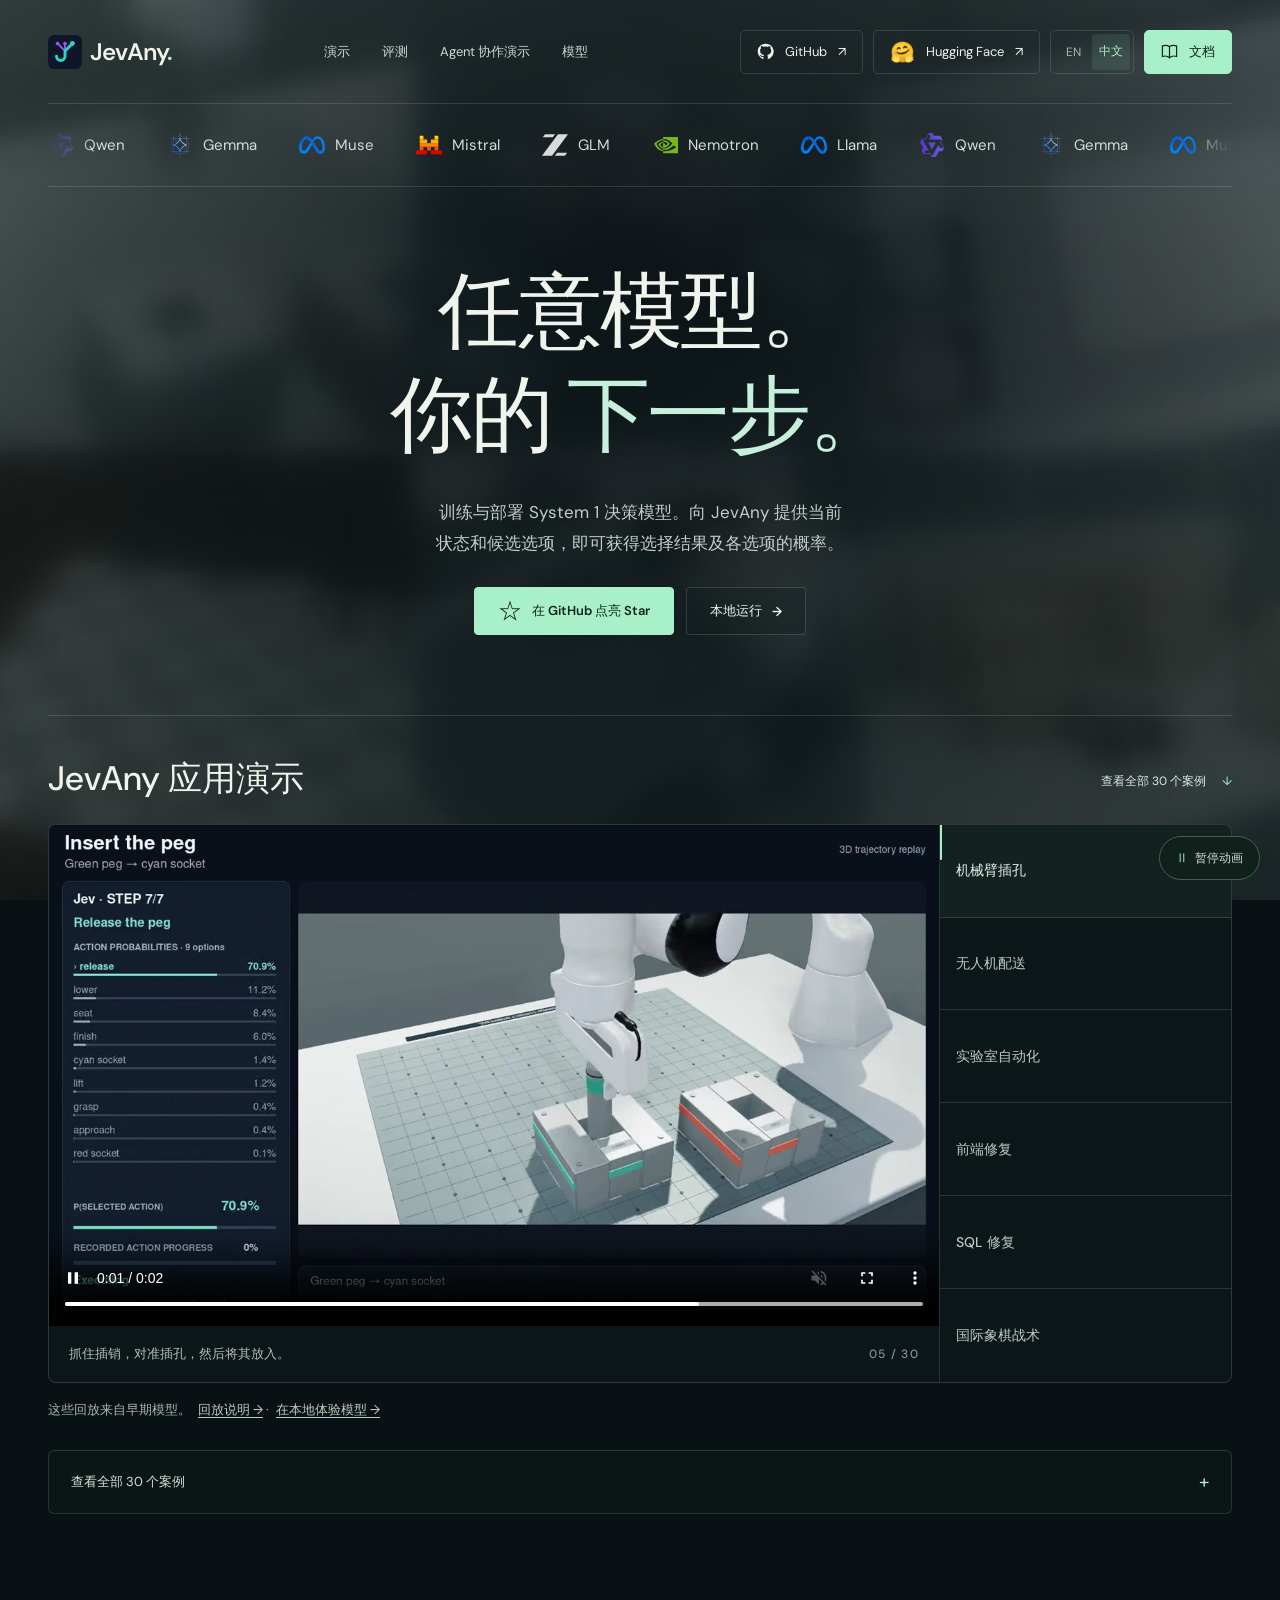
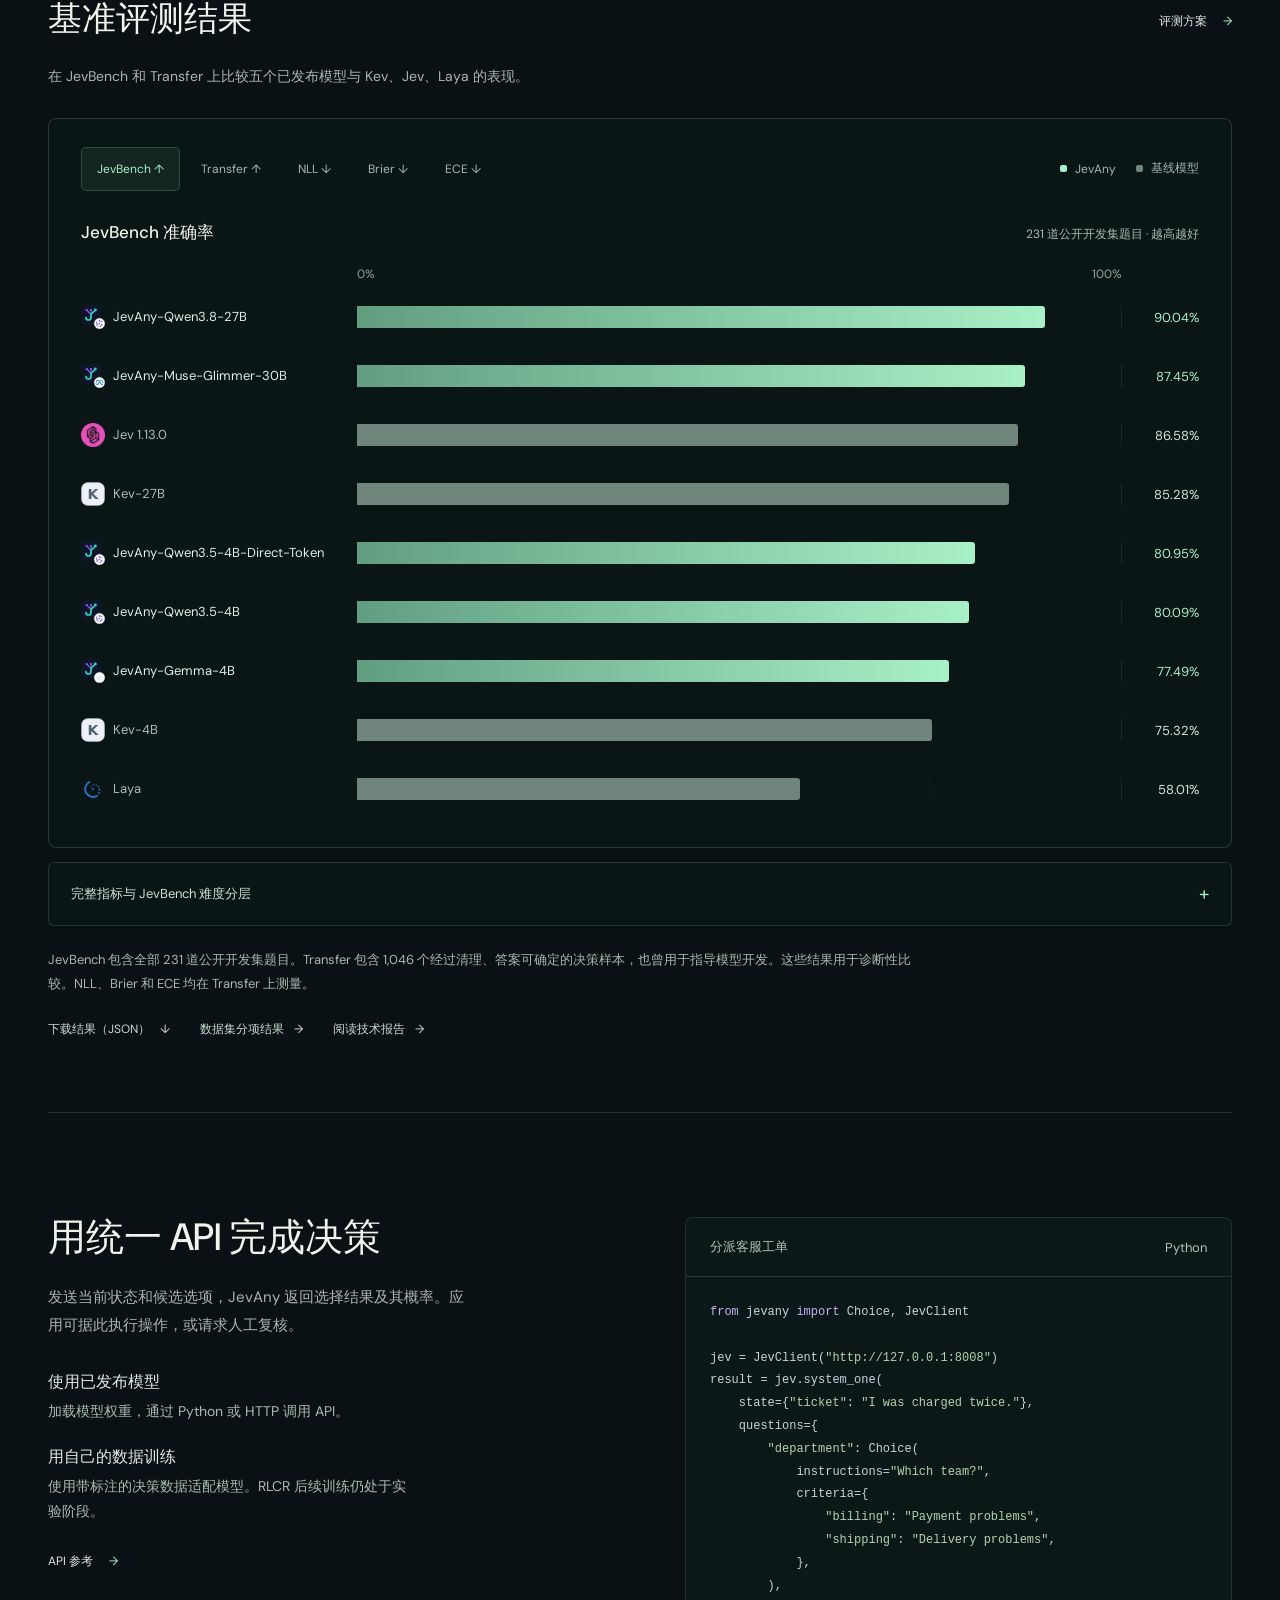
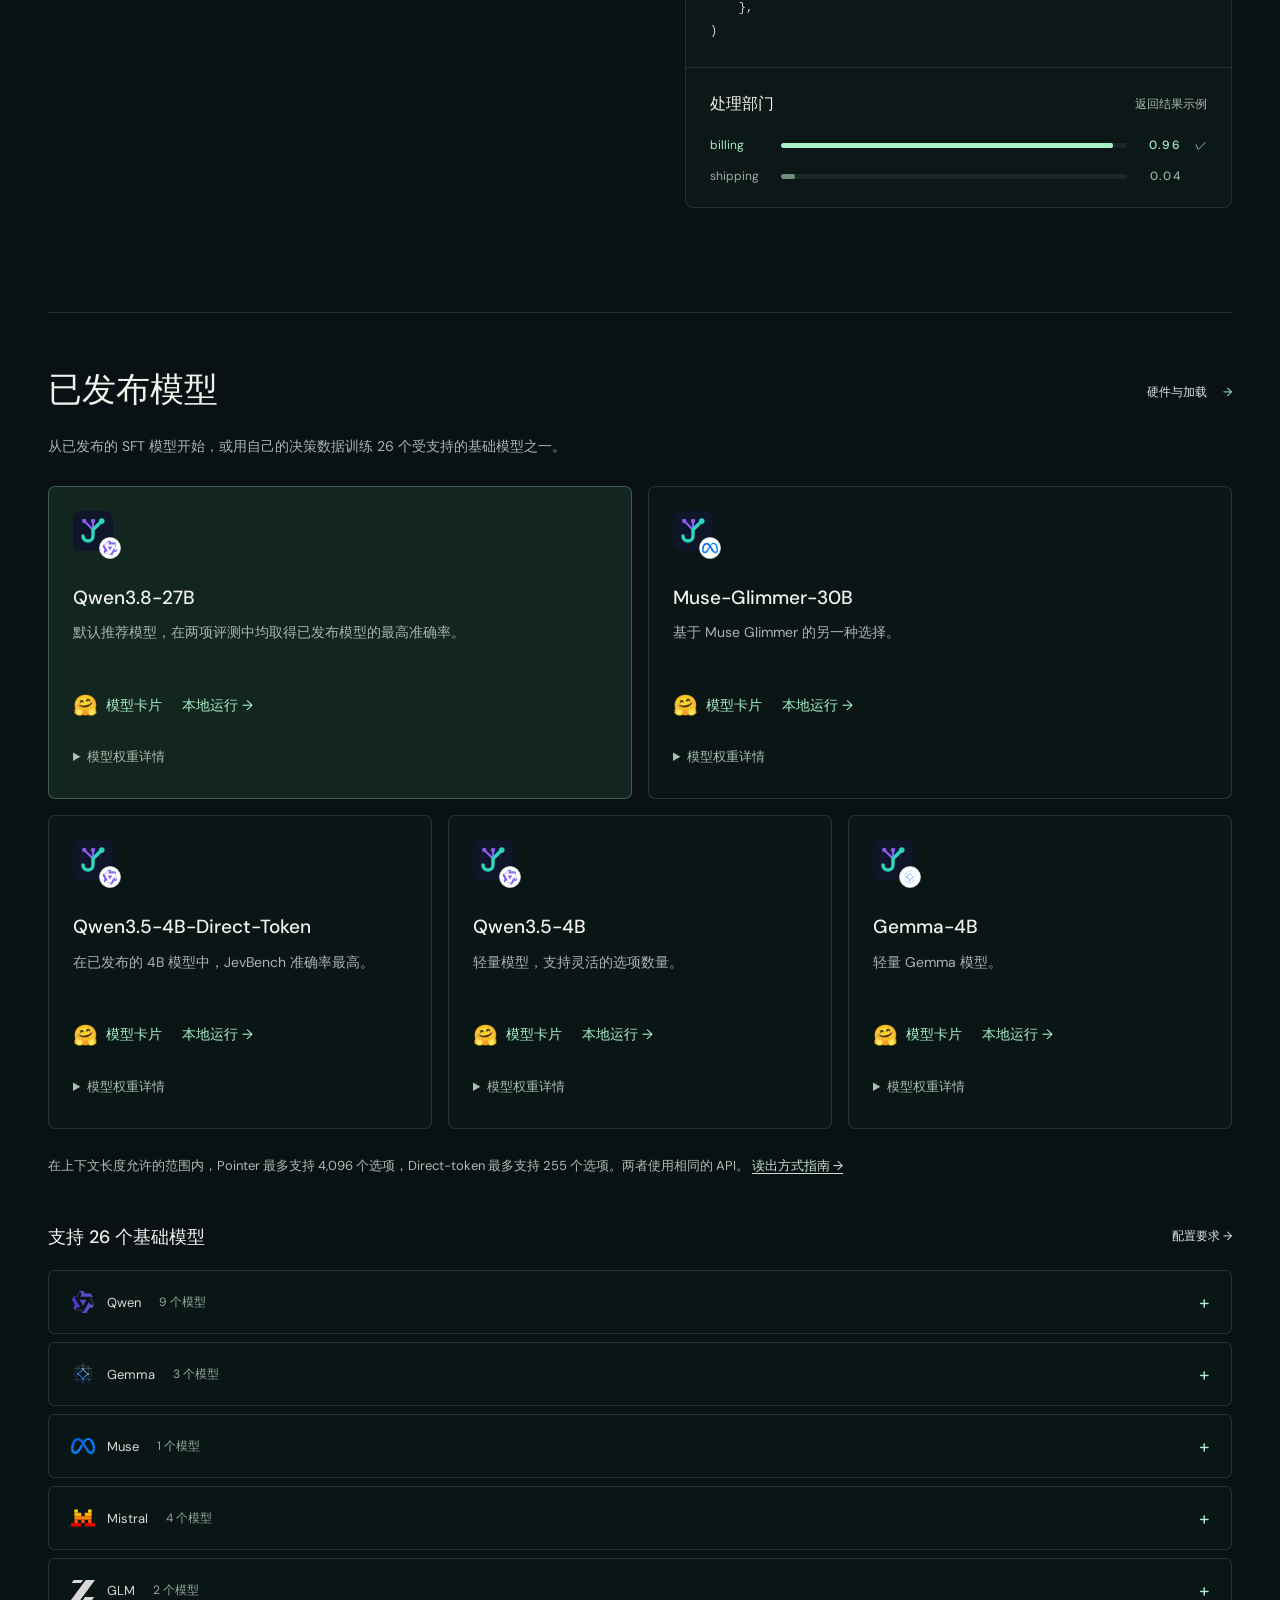
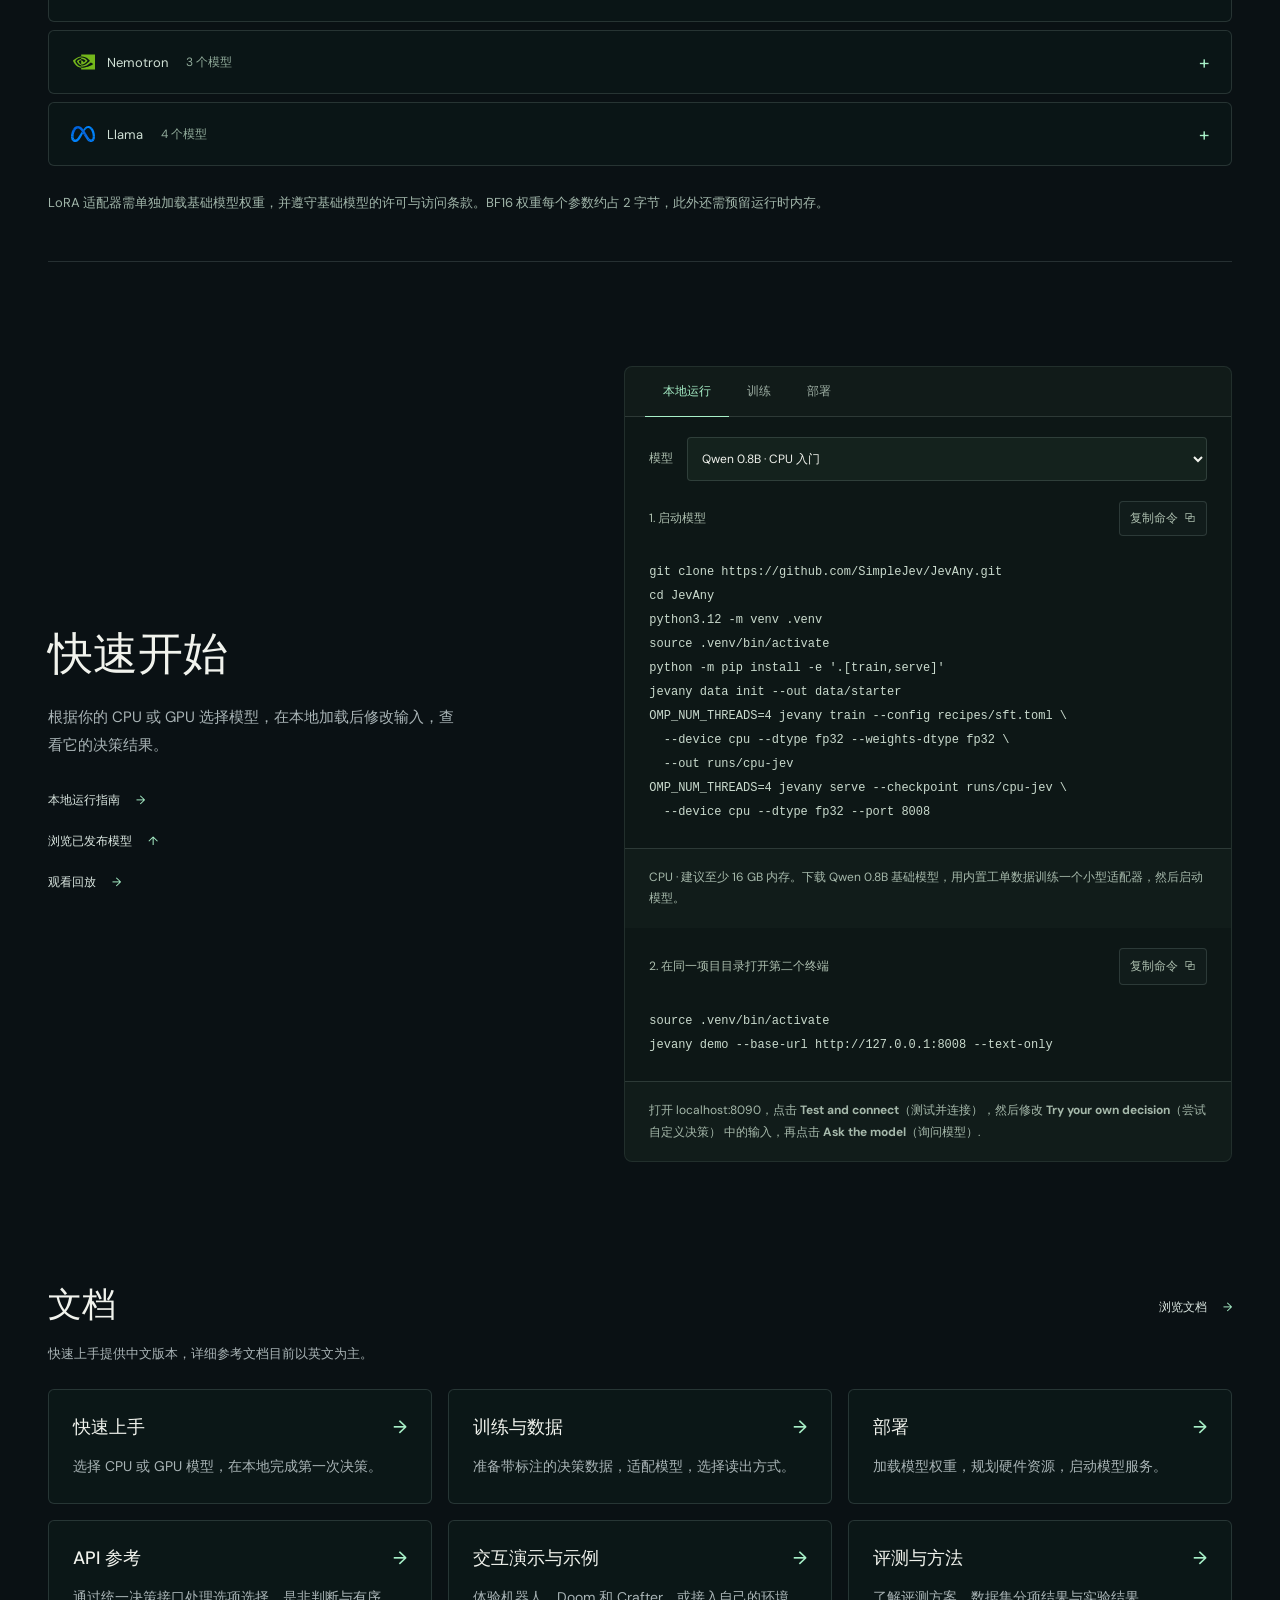
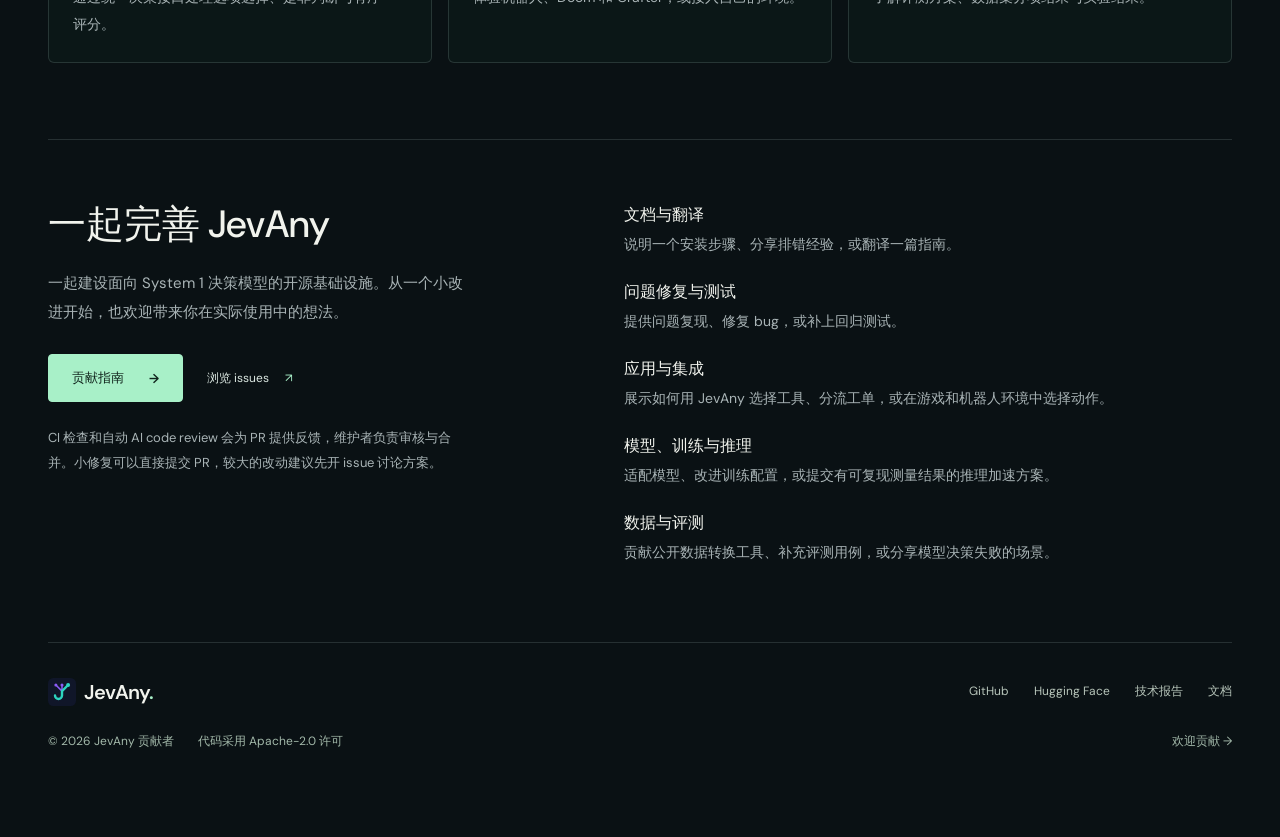
==== commit cab8e3f2: "feat(site): publish the agent gallery through existing pages Resolve the README domain conflicts and" ====
--- a/site/zh.html
+++ b/site/zh.html
@@ -45,7 +45,7 @@
     <nav aria-label="主导航">
       <a href="#in-action">演示</a>
       <a href="#benchmarks">评测</a>
-      <a href="agent-harness.html">Agent 协作演示</a>
+      <a href="docs/agent-harness.html" hreflang="en" title="英文文档">Agent 协作演示</a>
       <a href="#models">模型</a>
     </nav>
     <div class="header-links">
